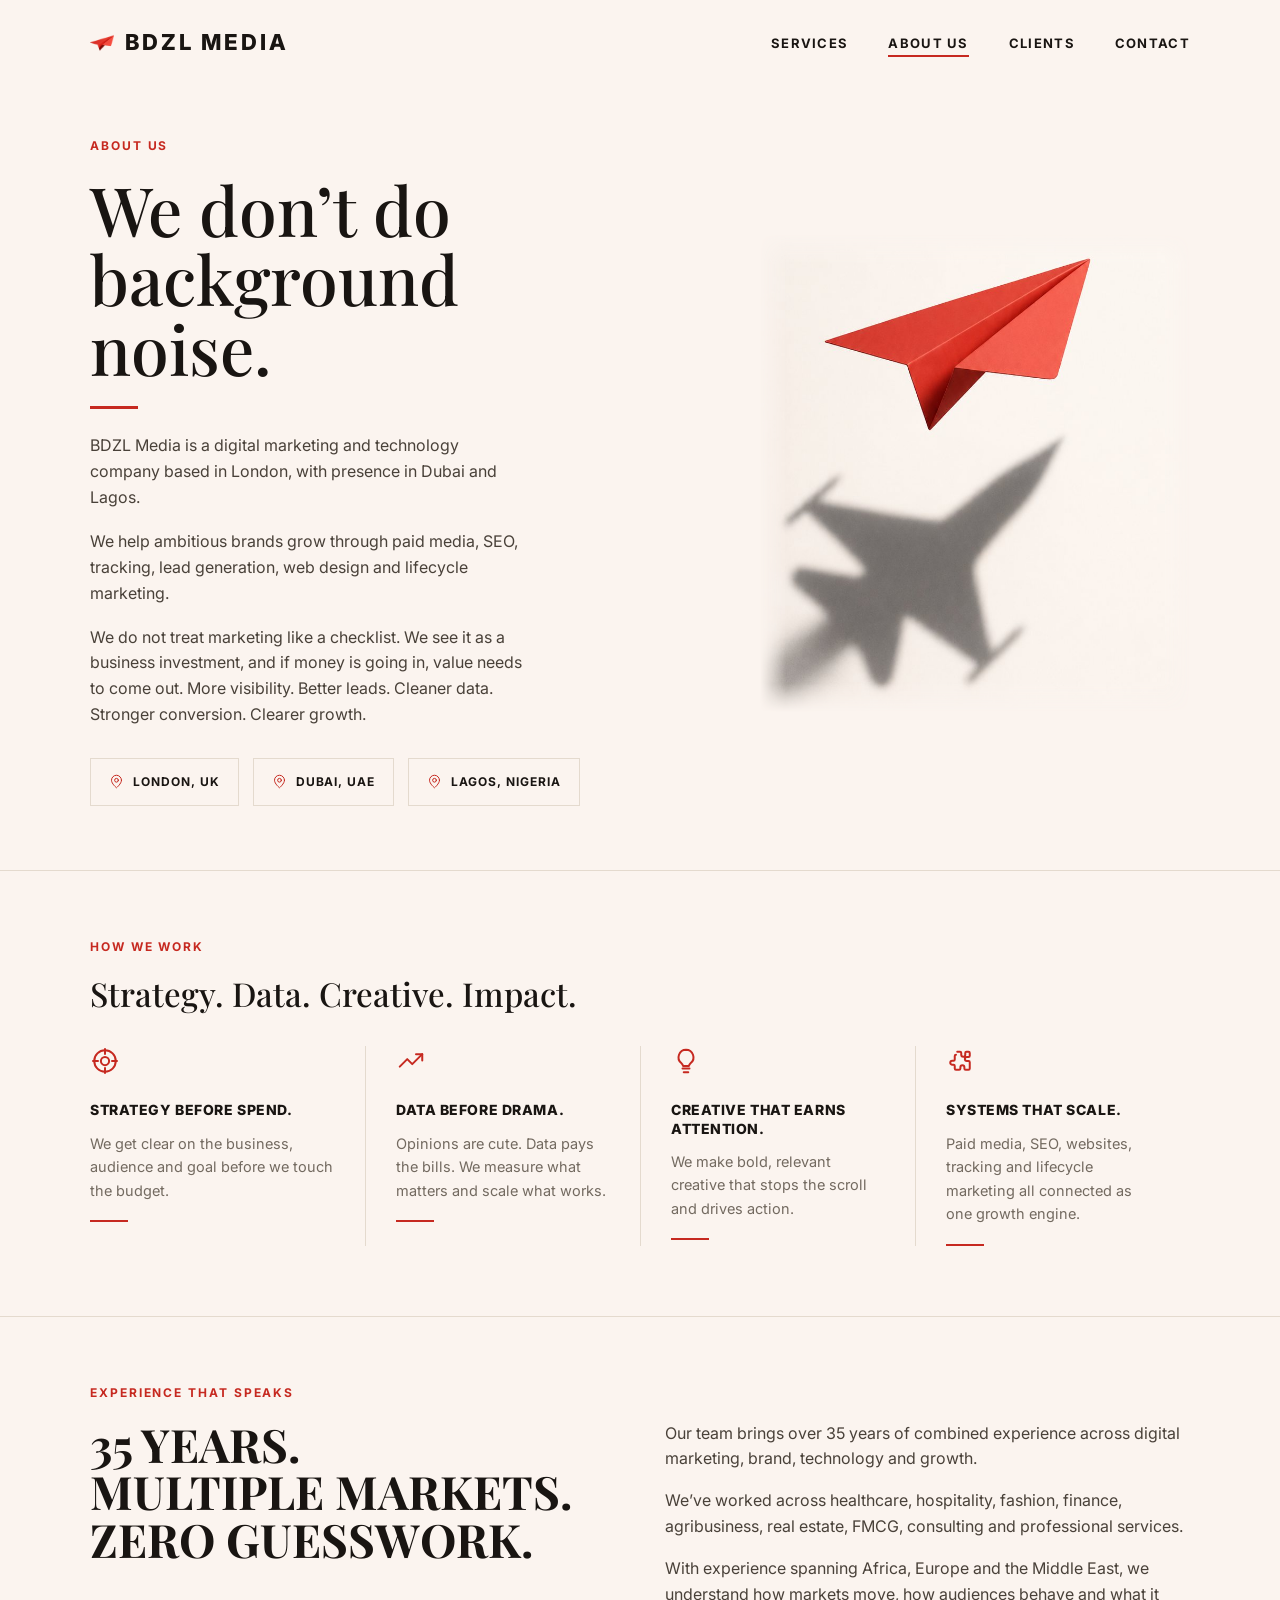
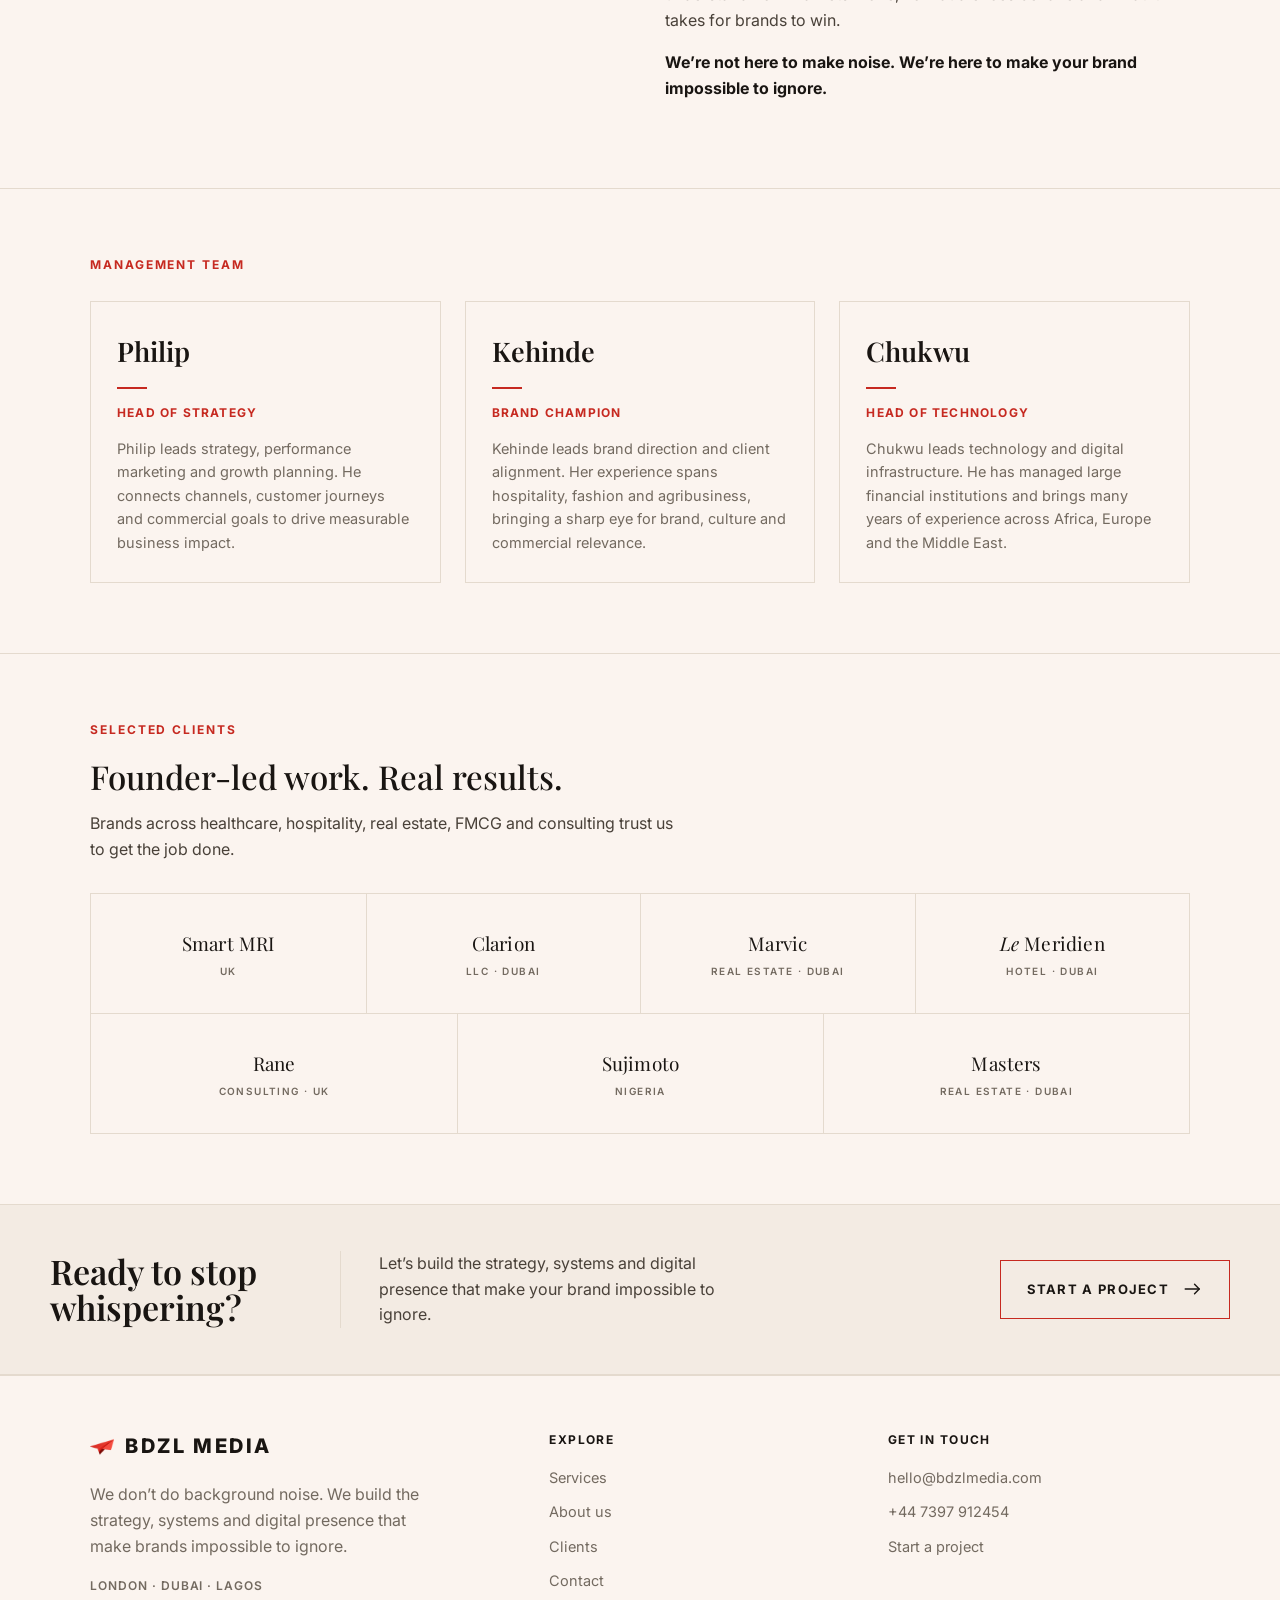
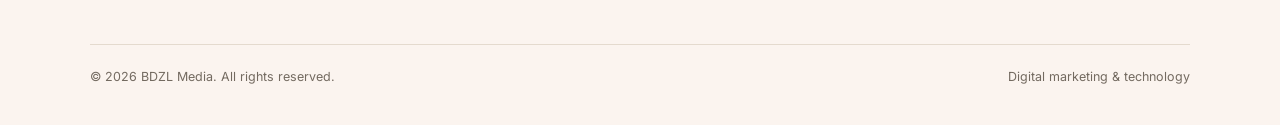
==== about.html @ 6a64bf54 "Add files via upload" ====
<!doctype html>
<html lang="en">
<head>
<meta charset="utf-8">
<meta name="viewport" content="width=device-width, initial-scale=1">
<title>About | BDZL Media</title>
<meta name="description" content="A digital marketing and technology company in London, Dubai and Lagos. Strategy. Data. Creative. Impact.">
<link rel="icon" type="image/png" href="[data-uri]">
<link rel="preconnect" href="https://fonts.googleapis.com">
<link rel="preconnect" href="https://fonts.gstatic.com" crossorigin>
<link href="https://fonts.googleapis.com/css2?family=Inter:wght@400;500;600;700;800&family=Playfair+Display:ital,wght@0,400;0,500;0,600;0,700;1,400;1,500;1,600&display=swap" rel="stylesheet">
<style>
:root{
  --cream:#FBF4EF; --cream-2:#F3EBE3; --line:#E4DACE; --line-2:#EDE3D8;
  --ink:#191512; --body:#494139; --muted:#736a60;
  --red:#C62920; --red-dk:#A41E16;
  --maxw:1180px; --pad:40px;
}
*{box-sizing:border-box}
html{-webkit-text-size-adjust:100%}
body{margin:0;background:var(--cream);color:var(--body);
  font-family:Inter,-apple-system,BlinkMacSystemFont,"Segoe UI",Helvetica,Arial,sans-serif;
  font-size:16px;line-height:1.62;-webkit-font-smoothing:antialiased;text-rendering:optimizeLegibility}
img{max-width:100%;display:block}
a{color:inherit}
h1,h2,h3,h4{margin:0}
.serif{font-family:"Playfair Display",Georgia,"Times New Roman",serif;font-weight:500}
.container{max-width:var(--maxw);margin:0 auto;padding:0 var(--pad)}
.eyebrow{font-weight:700;font-size:12px;line-height:1;letter-spacing:.16em;text-transform:uppercase;color:var(--red);margin:0 0 22px}
.rule{width:48px;height:3px;background:var(--red);border:0;margin:24px 0}
.visually-hidden{position:absolute!important;width:1px;height:1px;padding:0;margin:-1px;overflow:hidden;clip:rect(0 0 0 0);white-space:nowrap;border:0}

/* nav */
header.site{position:sticky;top:0;z-index:60;background:var(--cream)}
.nav-inner{display:flex;align-items:center;justify-content:space-between;height:86px}
.brand{font-weight:800;font-size:22px;letter-spacing:.13em;color:var(--ink);text-decoration:none;display:inline-flex;align-items:center;gap:11px}
.brand img{width:24px;height:24px}
.nav-links{display:flex;align-items:center;gap:40px;list-style:none;margin:0;padding:0}
.nav-links a{font-weight:700;font-size:13px;letter-spacing:.1em;text-transform:uppercase;color:var(--ink);text-decoration:none;padding-bottom:4px;border-bottom:2px solid transparent;transition:color .15s,border-color .15s}
.nav-links a:hover{color:var(--red)}
.nav-links a.active{border-bottom-color:var(--red)}
.nav-toggle{display:none;background:none;border:0;cursor:pointer;width:42px;height:42px;padding:9px;color:var(--ink)}
.nav-toggle span{display:block;height:2px;background:currentColor;margin:5px 0;transition:transform .25s,opacity .25s}
header.site.nav-open .nav-toggle span:nth-child(1){transform:translateY(7px) rotate(45deg)}
header.site.nav-open .nav-toggle span:nth-child(2){opacity:0}
header.site.nav-open .nav-toggle span:nth-child(3){transform:translateY(-7px) rotate(-45deg)}

/* generic hero (services / about / contact) */
.hero{padding:54px 0 64px}
.hero-grid{display:grid;grid-template-columns:1.04fr .96fr;gap:32px;align-items:center}
.page-title{font-size:clamp(40px,6.2vw,68px);line-height:1.02;color:var(--ink);margin:.05em 0 0}
.page-title em{font-style:italic}
.hero-text p{max-width:44ch}
.hero-text p+p{margin-top:18px}
.plane-art{
  -webkit-mask-image:linear-gradient(to right,transparent 0,#000 6%,#000 94%,transparent 100%),linear-gradient(to bottom,transparent 0,#000 6%,#000 94%,transparent 100%);
  mask-image:linear-gradient(to right,transparent 0,#000 6%,#000 94%,transparent 100%),linear-gradient(to bottom,transparent 0,#000 6%,#000 94%,transparent 100%);
  -webkit-mask-composite:source-in;mask-composite:intersect}
.hero-art{justify-self:end;width:100%;max-width:430px}

/* homepage hero */
.home-hero{padding:34px 0 76px}
.home-title{font-weight:600;text-transform:uppercase;font-size:clamp(38px,8.4vw,92px);line-height:1.0;letter-spacing:-.005em;color:var(--ink);margin:22px 0 0;max-width:13ch}
.home-sub{font-size:clamp(16px,2.3vw,22px);color:var(--muted);margin:24px 0 0;max-width:40ch}
.home-art{display:block;margin:44px auto 0;width:100%;max-width:540px}

/* section helpers */
.sec{padding:70px 0}
.sec-top{border-top:1px solid var(--line)}
.lede{color:var(--body);max-width:60ch}
.section-head{font-size:clamp(26px,3.4vw,33px);line-height:1.12;color:var(--ink);margin:0 0 14px}

/* services accordion */
.acc{margin-top:30px;border-top:1px solid var(--line)}
.acc-item{border-bottom:1px solid var(--line)}
.acc-head{width:100%;display:flex;align-items:center;gap:20px;background:none;border:0;cursor:pointer;
  padding:26px 6px;text-align:left;color:var(--ink);font-family:inherit;
  font-weight:800;font-size:15px;letter-spacing:.05em;text-transform:uppercase;line-height:1.25}
.acc-head:hover{color:var(--red)}
.acc-head:hover .ico{color:var(--red)}
.acc-head .ico{color:var(--red);flex:0 0 auto;width:26px;height:26px}
.acc-head .name{flex:1 1 auto}
.acc-head .plus{position:relative;flex:0 0 auto;width:18px;height:18px;margin-left:8px}
.acc-head .plus::before,.acc-head .plus::after{content:"";position:absolute;left:50%;top:50%;background:var(--red);transform:translate(-50%,-50%)}
.acc-head .plus::before{width:15px;height:2px}
.acc-head .plus::after{width:2px;height:15px;transition:transform .3s ease,opacity .3s ease}
.acc-item.open .plus::after{transform:translate(-50%,-50%) scaleY(0);opacity:0}
.acc-panel{display:grid;grid-template-rows:0fr;transition:grid-template-rows .36s ease}
.acc-item.open .acc-panel{grid-template-rows:1fr}
.acc-panel-inner{overflow:hidden}
.acc-body{padding:2px 6px 30px 46px}
.acc-body .desc{max-width:62ch;margin:0 0 18px}
.acc-body ul{list-style:none;margin:0;padding:0;display:grid;grid-template-columns:repeat(2,minmax(0,1fr));gap:6px 32px}
.acc-body li{position:relative;padding-left:18px;font-size:15px;color:var(--body)}
.acc-body li::before{content:"";position:absolute;left:0;top:.62em;width:6px;height:6px;background:var(--red);border-radius:50%}

/* why choose */
.why{display:grid;grid-template-columns:repeat(5,1fr);gap:30px;text-align:center}
.why .ico{color:var(--red);width:34px;height:34px;margin:0 auto 16px}
.why h3{font-weight:800;font-size:13px;letter-spacing:.05em;text-transform:uppercase;color:var(--ink);margin:0 0 9px}
.why p{font-size:14px;color:var(--muted);margin:0;line-height:1.5}
.center{text-align:center}

/* how we work (about) */
.how{display:grid;grid-template-columns:repeat(4,1fr);margin-top:34px}
.how .col{padding:0 30px;border-left:1px solid var(--line)}
.how .col:first-child{border-left:0;padding-left:0}
.how .ico{color:var(--red);width:30px;height:30px;margin-bottom:18px}
.how h3{font-weight:800;font-size:14px;letter-spacing:.04em;text-transform:uppercase;color:var(--ink);margin:0 0 12px;line-height:1.3}
.how p{font-size:14.5px;color:var(--muted);margin:0}
.how .rule{margin:18px 0 0;width:38px;height:2px}

/* location pills */
.pills{display:flex;gap:14px;flex-wrap:wrap;margin-top:30px}
.pill{display:inline-flex;align-items:center;gap:9px;border:1px solid var(--line);padding:13px 18px;font-weight:700;font-size:12px;letter-spacing:.08em;text-transform:uppercase;color:var(--ink)}
.pill .ico{color:var(--red);width:15px;height:15px}

/* experience block */
.exp{display:grid;grid-template-columns:1fr 1fr;gap:50px;align-items:start}
.exp h2{font-weight:700;text-transform:uppercase;font-size:clamp(30px,4.2vw,46px);line-height:1.04;color:var(--ink);margin:0}
.exp .col-r p{margin:0 0 16px;max-width:54ch}
.exp .emph{font-weight:700;color:var(--ink)}

/* team */
.team{display:grid;grid-template-columns:repeat(3,1fr);gap:24px;margin-top:30px}
.team .card{border:1px solid var(--line);padding:28px 26px}
.team h3{font-family:"Playfair Display",Georgia,serif;font-weight:600;font-size:27px;color:var(--ink)}
.team .nm-rule{width:30px;height:2px;background:var(--red);border:0;margin:14px 0}
.team .role{font-weight:700;font-size:12px;letter-spacing:.1em;text-transform:uppercase;color:var(--red);margin:0 0 14px}
.team p{font-size:14.5px;color:var(--muted);margin:0}

/* clients grid */
.clients{margin-top:30px;border:1px solid var(--line);border-top:0}
.clients-row{display:grid}
.clients-row.r1{grid-template-columns:repeat(4,1fr)}
.clients-row.r2{grid-template-columns:repeat(3,1fr)}
.client{padding:34px 14px;text-align:center;border-top:1px solid var(--line);border-left:1px solid var(--line);
  display:flex;flex-direction:column;align-items:center;justify-content:center;gap:5px;min-height:118px}
.client:first-child{border-left:0}
.client .nm{font-family:"Playfair Display",Georgia,serif;font-size:19px;color:var(--ink);letter-spacing:.01em}
.client .nm em{font-style:italic}
.client .sub{font-weight:600;font-size:10px;letter-spacing:.14em;text-transform:uppercase;color:var(--muted);line-height:1.5}

/* buttons */
.btn{display:inline-flex;align-items:center;gap:14px;background:var(--red);color:#fff;text-decoration:none;
  font-weight:700;font-size:13px;letter-spacing:.1em;text-transform:uppercase;padding:18px 26px;border:0;cursor:pointer;
  font-family:inherit;transition:background .15s}
.btn:hover{background:var(--red-dk)}
.btn .ar{width:20px;height:14px;flex:0 0 auto}
.btn[disabled]{opacity:.6;cursor:default}
.btn-outline{background:transparent;color:var(--ink);border:1px solid var(--red)}
.btn-outline:hover{background:var(--red);color:#fff}

/* cta band */
.cta{border-top:1px solid var(--line);border-bottom:1px solid var(--line);background:var(--cream-2)}
.cta-inner{display:grid;grid-template-columns:auto 1px 1fr auto;gap:38px;align-items:center;padding:46px 0}
.cta h2{font-family:"Playfair Display",Georgia,serif;font-weight:600;font-size:clamp(26px,3.3vw,34px);line-height:1.08;color:var(--ink);max-width:12ch}
.cta h2 em{font-style:italic}
.cta .vline{width:1px;background:var(--line);align-self:stretch}
.cta p{margin:0;max-width:36ch;color:var(--body)}

/* contact */
.contact-main{display:grid;grid-template-columns:.84fr 1.16fr;gap:56px;align-items:start}
.info-list{margin-top:8px}
.info-item{display:flex;gap:16px;margin-top:24px}
.info-item .ico{color:var(--red);width:24px;height:24px;flex:0 0 auto;margin-top:2px}
.info-item h4{font-weight:700;font-size:15px;color:var(--ink);margin:0 0 3px}
.info-item p{margin:0;color:var(--body)}
.info-note{margin-top:30px;color:var(--muted);max-width:32ch}
.form-box{border:1px solid var(--line);padding:36px}
.field{margin-bottom:22px}
.row2{display:grid;grid-template-columns:1fr 1fr;gap:24px}
.field label{display:block;font-weight:700;font-size:11px;letter-spacing:.12em;text-transform:uppercase;color:var(--muted);margin:0 0 10px}
.field input,.field select,.field textarea{width:100%;background:transparent;border:1px solid var(--line);
  padding:14px 14px;font-family:inherit;font-size:15px;color:var(--ink);border-radius:0;appearance:none}
.field textarea{min-height:150px;resize:vertical}
.field .select-wrap{position:relative}
.field .select-wrap .chev{position:absolute;right:14px;top:50%;transform:translateY(-50%);width:16px;height:16px;color:var(--muted);pointer-events:none}
.field select{padding-right:40px;color:var(--ink)}
.field select.placeholder{color:var(--muted)}
.field input:focus,.field select:focus,.field textarea:focus{outline:none;border-color:var(--red)}
.form-status{margin:0 0 18px;font-size:14.5px;display:none}
.form-status.show{display:block}
.form-status.ok{color:#1d6b3a}
.form-status.err{color:var(--red)}

/* site footer */
.site-footer{border-top:1px solid var(--line);padding:54px 0 38px}
.foot-grid{display:grid;grid-template-columns:1.4fr 1fr 1fr;gap:36px}
.foot-brand .brand{font-size:20px;color:var(--ink)}
.foot-brand p{margin:16px 0 0;color:var(--muted);max-width:34ch}
.foot-locs{margin-top:16px;font-weight:600;font-size:12px;letter-spacing:.08em;text-transform:uppercase;color:var(--muted)}
.foot-col h5{font-weight:700;font-size:12px;letter-spacing:.12em;text-transform:uppercase;color:var(--ink);margin:0 0 16px}
.foot-col a{display:block;text-decoration:none;color:var(--muted);margin-bottom:11px;font-size:14.5px}
.foot-col a:hover{color:var(--red)}
.foot-bottom{display:flex;justify-content:space-between;align-items:center;gap:16px;flex-wrap:wrap;
  border-top:1px solid var(--line);margin-top:40px;padding-top:22px;font-size:12.5px;color:var(--muted)}

/* focus + motion */
a:focus-visible,button:focus-visible,input:focus-visible,select:focus-visible,textarea:focus-visible{outline:2px solid var(--red);outline-offset:2px}
@media (prefers-reduced-motion:reduce){*{transition:none!important;animation:none!important;scroll-behavior:auto!important}}

/* responsive */
@media (max-width:960px){
  .why{grid-template-columns:repeat(3,1fr);gap:34px 24px}
  .how{grid-template-columns:repeat(2,1fr);gap:34px 0}
  .how .col{border-left:0;padding:0}
  .exp{grid-template-columns:1fr;gap:24px}
  .team{grid-template-columns:1fr}
  .contact-main{grid-template-columns:1fr;gap:36px}
}
@media (max-width:820px){
  :root{--pad:24px}
  .nav-links{position:absolute;top:86px;left:0;right:0;background:var(--cream);border-top:1px solid var(--line);
    border-bottom:1px solid var(--line);flex-direction:column;align-items:flex-start;gap:0;padding:8px 24px;
    display:none}
  header.site.nav-open .nav-links{display:flex}
  .nav-links a{display:block;width:100%;padding:16px 0;border-bottom:1px solid var(--line-2)}
  .nav-links a:last-child{border-bottom:0}
  .nav-links a.active{border-bottom-color:var(--line-2);color:var(--red)}
  .nav-toggle{display:block}
  .hero-grid{grid-template-columns:1fr;gap:8px}
  .hero-art{justify-self:center;max-width:340px;order:-1;margin-bottom:8px}
  .cta-inner{grid-template-columns:1fr;gap:22px;padding:40px 0}
  .cta .vline{display:none}
  .cta h2{max-width:none}
  .foot-grid{grid-template-columns:1fr;gap:30px}
}
@media (max-width:620px){
  .why{grid-template-columns:repeat(2,1fr)}
  .acc-body ul{grid-template-columns:1fr}
  .row2{grid-template-columns:1fr;gap:0}
  .clients-row.r1{grid-template-columns:repeat(2,1fr)}
  .clients-row.r2{grid-template-columns:1fr}
  .client{border-left:0}
  .clients{border-left:0;border-right:0}
}
</style>
</head>
<body>
<header class="site">
<div class="container nav-inner">
<a class="brand" href="index.html"><img src="[data-uri]" alt="">BDZL MEDIA</a>
<button class="nav-toggle" aria-label="Menu" aria-expanded="false" aria-controls="navlinks"><span></span><span></span><span></span></button>
<nav><ul class="nav-links" id="navlinks"><li><a href="services.html">SERVICES</a></li><li><a href="about.html" class="active">ABOUT US</a></li><li><a href="about.html#clients">CLIENTS</a></li><li><a href="contact.html">CONTACT</a></li></ul></nav>
</div>
</header>
<main>
<section class="hero"><div class="container hero-grid"><div class="hero-text"><p class="eyebrow">About us</p><h1 class="page-title serif">We don’t do background noise.</h1><hr class="rule"><p class="lede">BDZL Media is a digital marketing and technology company based in London, with presence in Dubai and Lagos.</p><p class="lede">We help ambitious brands grow through paid media, SEO, tracking, lead generation, web design and lifecycle marketing.</p><p class="lede">We do not treat marketing like a checklist. We see it as a business investment, and if money is going in, value needs to come out. More visibility. Better leads. Cleaner data. Stronger conversion. Clearer growth.</p><div class="pills"><span class="pill"><span class="ico"><svg class="ico" viewBox="0 0 24 24" fill="none" stroke="currentColor" stroke-width="1.6" stroke-linecap="round" stroke-linejoin="round" aria-hidden="true"><path d="M20 10c0 5.6-8 12-8 12s-8-6.4-8-12a8 8 0 0 1 16 0Z"/><circle cx="12" cy="10" r="3"/></svg></span>London, UK</span><span class="pill"><span class="ico"><svg class="ico" viewBox="0 0 24 24" fill="none" stroke="currentColor" stroke-width="1.6" stroke-linecap="round" stroke-linejoin="round" aria-hidden="true"><path d="M20 10c0 5.6-8 12-8 12s-8-6.4-8-12a8 8 0 0 1 16 0Z"/><circle cx="12" cy="10" r="3"/></svg></span>Dubai, UAE</span><span class="pill"><span class="ico"><svg class="ico" viewBox="0 0 24 24" fill="none" stroke="currentColor" stroke-width="1.6" stroke-linecap="round" stroke-linejoin="round" aria-hidden="true"><path d="M20 10c0 5.6-8 12-8 12s-8-6.4-8-12a8 8 0 0 1 16 0Z"/><circle cx="12" cy="10" r="3"/></svg></span>Lagos, Nigeria</span></div></div><img class="hero-art plane-art" src="[data-uri]" alt="A red paper plane casting the shadow of a fighter jet."></div></section>
<section class="sec sec-top"><div class="container"><p class="eyebrow">How we work</p><h2 class="section-head serif">Strategy. Data. Creative. Impact.</h2><div class="how"><div class="col"><span class="ico"><svg class="ico" viewBox="0 0 24 24" fill="none" stroke="currentColor" stroke-width="1.6" stroke-linecap="round" stroke-linejoin="round" aria-hidden="true"><circle cx="12" cy="12" r="8.6"/><path d="M12 2.4v4M12 17.6v4M2.4 12h4M17.6 12h4"/><circle cx="12" cy="12" r="3.3"/></svg></span><h3>Strategy before spend.</h3><p>We get clear on the business, audience and goal before we touch the budget.</p><hr class="rule"></div><div class="col"><span class="ico"><svg class="ico" viewBox="0 0 24 24" fill="none" stroke="currentColor" stroke-width="1.6" stroke-linecap="round" stroke-linejoin="round" aria-hidden="true"><path d="m3 16.5 6-6 4 4 8-8"/><path d="M16 6.5h5v5"/></svg></span><h3>Data before drama.</h3><p>Opinions are cute. Data pays the bills. We measure what matters and scale what works.</p><hr class="rule"></div><div class="col"><span class="ico"><svg class="ico" viewBox="0 0 24 24" fill="none" stroke="currentColor" stroke-width="1.6" stroke-linecap="round" stroke-linejoin="round" aria-hidden="true"><path d="M9.2 18h5.6"/><path d="M10.2 21h3.6"/><path d="M12 3a6 6 0 0 0-3.8 10.6c.8.7 1.3 1.5 1.5 2.4h4.6c.2-.9.7-1.7 1.5-2.4A6 6 0 0 0 12 3Z"/></svg></span><h3>Creative that earns attention.</h3><p>We make bold, relevant creative that stops the scroll and drives action.</p><hr class="rule"></div><div class="col"><span class="ico"><svg class="ico" viewBox="0 0 24 24" fill="none" stroke="currentColor" stroke-width="1.6" stroke-linecap="round" stroke-linejoin="round" aria-hidden="true"><path d="M9 4.5h2.2a1 1 0 0 1 1 1V7a1.6 1.6 0 1 0 3.2 0V5.5a1 1 0 0 1 1-1H18a1 1 0 0 1 1 1v2.3a1 1 0 0 1-1 1h-1.3a1.6 1.6 0 1 0 0 3.2H18a1 1 0 0 1 1 1V18a1 1 0 0 1-1 1h-2.3a1 1 0 0 1-1-1v-1.1a1.6 1.6 0 1 0-3.2 0V18a1 1 0 0 1-1 1H8a1 1 0 0 1-1-1v-2.1a1 1 0 0 0-1-1H5a1.6 1.6 0 1 1 0-3.2h1a1 1 0 0 0 1-1V8a1 1 0 0 1 1-1h0"/></svg></span><h3>Systems that scale.</h3><p>Paid media, SEO, websites, tracking and lifecycle marketing all connected as one growth engine.</p><hr class="rule"></div></div></div></section>
<section class="sec sec-top"><div class="container"><p class="eyebrow">Experience that speaks</p><div class="exp"><h2 class="serif">35 years.<br>Multiple markets.<br>Zero guesswork.</h2><div class="col-r"><p>Our team brings over 35 years of combined experience across digital marketing, brand, technology and growth.</p><p>We’ve worked across healthcare, hospitality, fashion, finance, agribusiness, real estate, FMCG, consulting and professional services.</p><p>With experience spanning Africa, Europe and the Middle East, we understand how markets move, how audiences behave and what it takes for brands to win.</p><p class="emph">We’re not here to make noise. We’re here to make your brand impossible to ignore.</p></div></div></div></section>
<section class="sec sec-top"><div class="container"><p class="eyebrow">Management team</p><div class="team"><div class="card"><h3 class="serif">Philip</h3><hr class="nm-rule"><p class="role">Head of strategy</p><p>Philip leads strategy, performance marketing and growth planning. He connects channels, customer journeys and commercial goals to drive measurable business impact.</p></div><div class="card"><h3 class="serif">Kehinde</h3><hr class="nm-rule"><p class="role">Brand champion</p><p>Kehinde leads brand direction and client alignment. Her experience spans hospitality, fashion and agribusiness, bringing a sharp eye for brand, culture and commercial relevance.</p></div><div class="card"><h3 class="serif">Chukwu</h3><hr class="nm-rule"><p class="role">Head of technology</p><p>Chukwu leads technology and digital infrastructure. He has managed large financial institutions and brings many years of experience across Africa, Europe and the Middle East.</p></div></div></div></section>
<section class="sec sec-top" id="clients"><div class="container"><p class="eyebrow">Selected clients</p><h2 class="section-head serif">Founder-led work. Real results.</h2><p class="lede">Brands across healthcare, hospitality, real estate, FMCG and consulting trust us to get the job done.</p><div class="clients"><div class="clients-row r1"><div class="client"><span class="nm">Smart MRI</span><span class="sub">UK</span></div><div class="client"><span class="nm">Clarion</span><span class="sub">LLC · Dubai</span></div><div class="client"><span class="nm">Marvic</span><span class="sub">Real Estate · Dubai</span></div><div class="client"><span class="nm"><em>Le</em> Meridien</span><span class="sub">Hotel · Dubai</span></div></div><div class="clients-row r2"><div class="client"><span class="nm">Rane</span><span class="sub">Consulting · UK</span></div><div class="client"><span class="nm">Sujimoto</span><span class="sub">Nigeria</span></div><div class="client"><span class="nm">Masters</span><span class="sub">Real Estate · Dubai</span></div></div></div></div></section>
<section class="cta"><div class="container cta-inner"><h2 class="serif">Ready to stop whispering?</h2><div class="vline"></div><p>Let’s build the strategy, systems and digital presence that make your brand impossible to ignore.</p><a class="btn btn-outline" href="contact.html"><span>Start a project</span><svg class="ar" viewBox="0 0 24 18" fill="none" stroke="currentColor" stroke-width="1.8" stroke-linecap="round" stroke-linejoin="round"><path d="M2 9h18"/><path d="m14 3 6 6-6 6"/></svg></a></div></section>
</main>
<footer class="site-footer"><div class="container"><div class="foot-grid"><div class="foot-brand"><a class="brand" href="index.html"><img src="[data-uri]" alt="">BDZL MEDIA</a><p>We don’t do background noise. We build the strategy, systems and digital presence that make brands impossible to ignore.</p><div class="foot-locs">London · Dubai · Lagos</div></div><div class="foot-col"><h5>Explore</h5><a href="services.html">Services</a><a href="about.html">About us</a><a href="about.html#clients">Clients</a><a href="contact.html">Contact</a></div><div class="foot-col"><h5>Get in touch</h5><a href="mailto:hello@bdzlmedia.com">hello@bdzlmedia.com</a><a href="tel:+447397912454">+44 7397 912454</a><a href="contact.html">Start a project</a></div></div><div class="foot-bottom"><span>© 2026 BDZL Media. All rights reserved.</span><span>Digital marketing &amp; technology</span></div></div></footer>
<script>var tg=document.querySelector(".nav-toggle");if(tg){tg.addEventListener("click",function(){var h=document.querySelector("header.site");var o=h.classList.toggle("nav-open");tg.setAttribute("aria-expanded",o?"true":"false");});}</script>
</body>
</html>
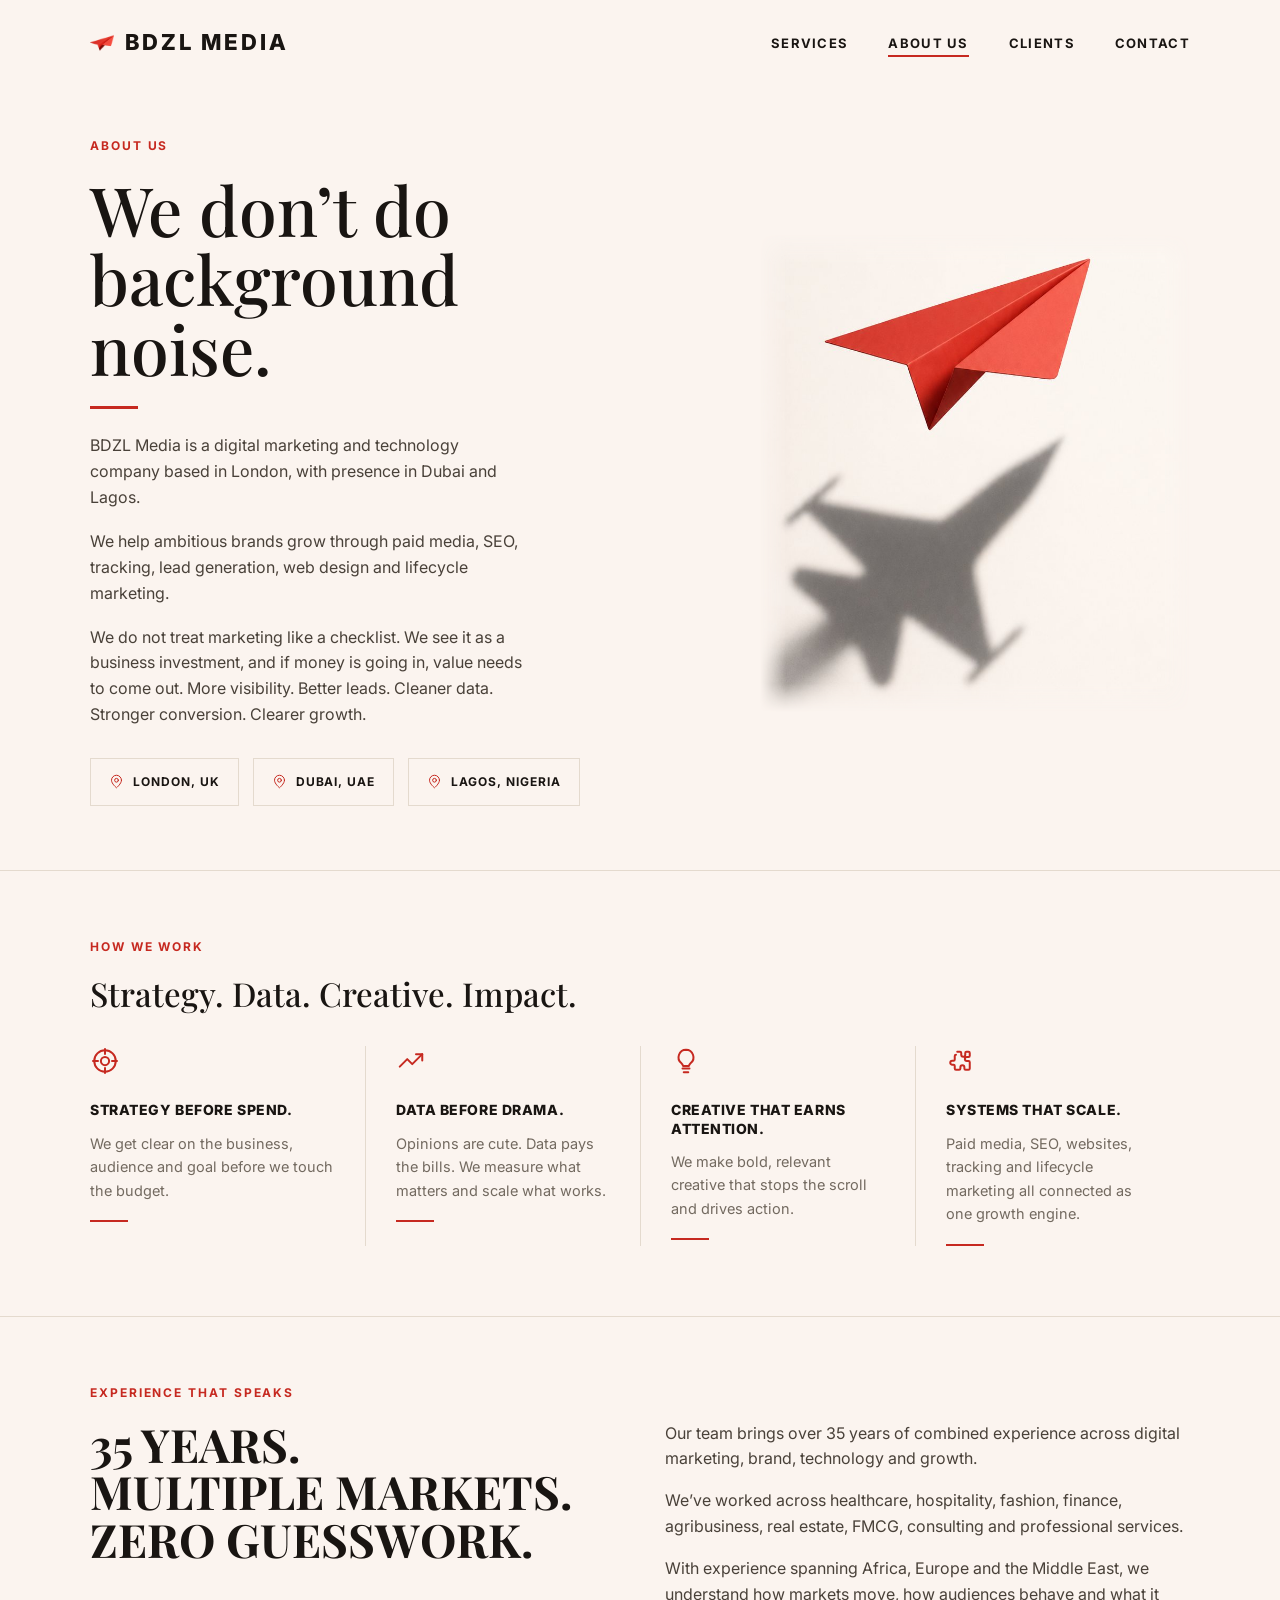
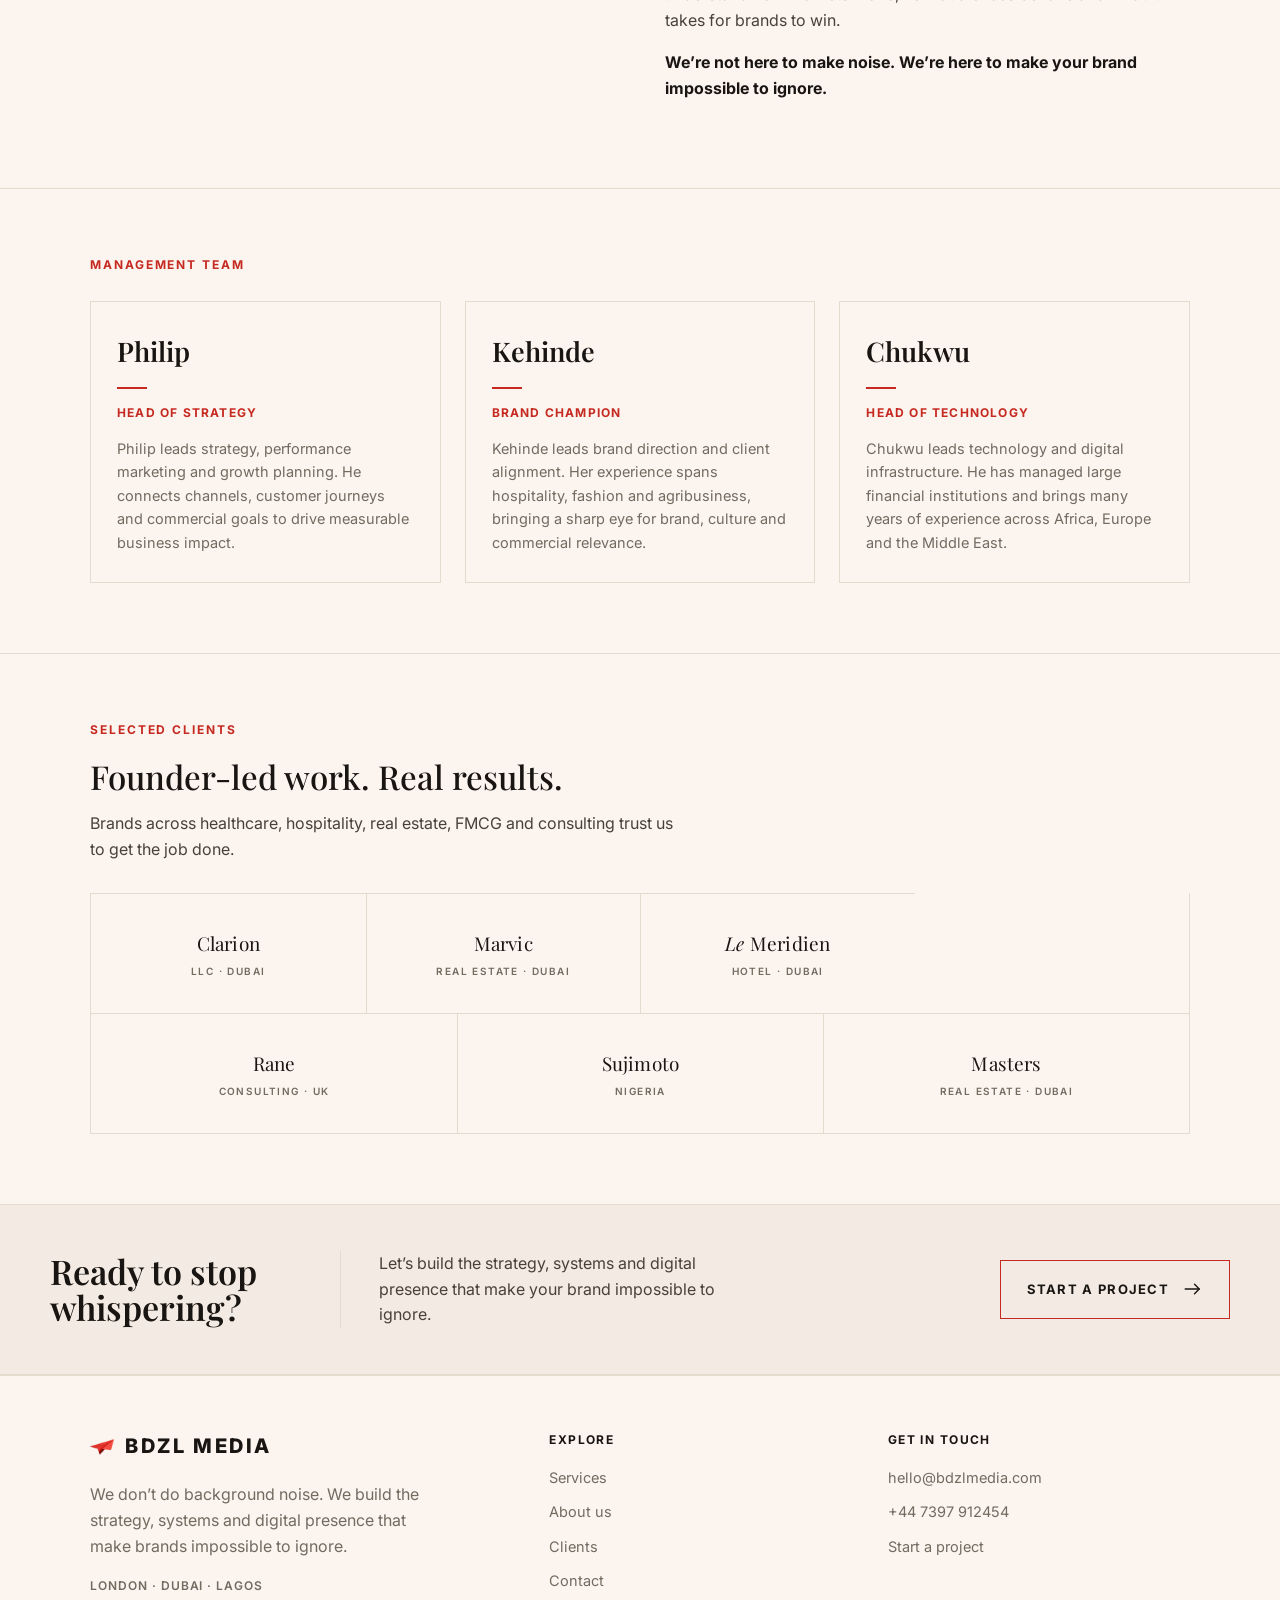
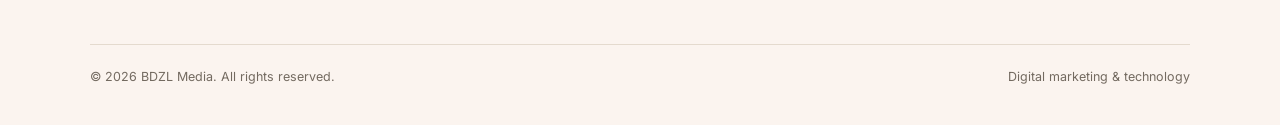
==== commit 7824d132: "Add files via upload" ====
--- a/about.html
+++ b/about.html
@@ -250,7 +250,7 @@
 <section class="sec sec-top"><div class="container"><p class="eyebrow">How we work</p><h2 class="section-head serif">Strategy. Data. Creative. Impact.</h2><div class="how"><div class="col"><span class="ico"><svg class="ico" viewBox="0 0 24 24" fill="none" stroke="currentColor" stroke-width="1.6" stroke-linecap="round" stroke-linejoin="round" aria-hidden="true"><circle cx="12" cy="12" r="8.6"/><path d="M12 2.4v4M12 17.6v4M2.4 12h4M17.6 12h4"/><circle cx="12" cy="12" r="3.3"/></svg></span><h3>Strategy before spend.</h3><p>We get clear on the business, audience and goal before we touch the budget.</p><hr class="rule"></div><div class="col"><span class="ico"><svg class="ico" viewBox="0 0 24 24" fill="none" stroke="currentColor" stroke-width="1.6" stroke-linecap="round" stroke-linejoin="round" aria-hidden="true"><path d="m3 16.5 6-6 4 4 8-8"/><path d="M16 6.5h5v5"/></svg></span><h3>Data before drama.</h3><p>Opinions are cute. Data pays the bills. We measure what matters and scale what works.</p><hr class="rule"></div><div class="col"><span class="ico"><svg class="ico" viewBox="0 0 24 24" fill="none" stroke="currentColor" stroke-width="1.6" stroke-linecap="round" stroke-linejoin="round" aria-hidden="true"><path d="M9.2 18h5.6"/><path d="M10.2 21h3.6"/><path d="M12 3a6 6 0 0 0-3.8 10.6c.8.7 1.3 1.5 1.5 2.4h4.6c.2-.9.7-1.7 1.5-2.4A6 6 0 0 0 12 3Z"/></svg></span><h3>Creative that earns attention.</h3><p>We make bold, relevant creative that stops the scroll and drives action.</p><hr class="rule"></div><div class="col"><span class="ico"><svg class="ico" viewBox="0 0 24 24" fill="none" stroke="currentColor" stroke-width="1.6" stroke-linecap="round" stroke-linejoin="round" aria-hidden="true"><path d="M9 4.5h2.2a1 1 0 0 1 1 1V7a1.6 1.6 0 1 0 3.2 0V5.5a1 1 0 0 1 1-1H18a1 1 0 0 1 1 1v2.3a1 1 0 0 1-1 1h-1.3a1.6 1.6 0 1 0 0 3.2H18a1 1 0 0 1 1 1V18a1 1 0 0 1-1 1h-2.3a1 1 0 0 1-1-1v-1.1a1.6 1.6 0 1 0-3.2 0V18a1 1 0 0 1-1 1H8a1 1 0 0 1-1-1v-2.1a1 1 0 0 0-1-1H5a1.6 1.6 0 1 1 0-3.2h1a1 1 0 0 0 1-1V8a1 1 0 0 1 1-1h0"/></svg></span><h3>Systems that scale.</h3><p>Paid media, SEO, websites, tracking and lifecycle marketing all connected as one growth engine.</p><hr class="rule"></div></div></div></section>
 <section class="sec sec-top"><div class="container"><p class="eyebrow">Experience that speaks</p><div class="exp"><h2 class="serif">35 years.<br>Multiple markets.<br>Zero guesswork.</h2><div class="col-r"><p>Our team brings over 35 years of combined experience across digital marketing, brand, technology and growth.</p><p>We’ve worked across healthcare, hospitality, fashion, finance, agribusiness, real estate, FMCG, consulting and professional services.</p><p>With experience spanning Africa, Europe and the Middle East, we understand how markets move, how audiences behave and what it takes for brands to win.</p><p class="emph">We’re not here to make noise. We’re here to make your brand impossible to ignore.</p></div></div></div></section>
 <section class="sec sec-top"><div class="container"><p class="eyebrow">Management team</p><div class="team"><div class="card"><h3 class="serif">Philip</h3><hr class="nm-rule"><p class="role">Head of strategy</p><p>Philip leads strategy, performance marketing and growth planning. He connects channels, customer journeys and commercial goals to drive measurable business impact.</p></div><div class="card"><h3 class="serif">Kehinde</h3><hr class="nm-rule"><p class="role">Brand champion</p><p>Kehinde leads brand direction and client alignment. Her experience spans hospitality, fashion and agribusiness, bringing a sharp eye for brand, culture and commercial relevance.</p></div><div class="card"><h3 class="serif">Chukwu</h3><hr class="nm-rule"><p class="role">Head of technology</p><p>Chukwu leads technology and digital infrastructure. He has managed large financial institutions and brings many years of experience across Africa, Europe and the Middle East.</p></div></div></div></section>
-<section class="sec sec-top" id="clients"><div class="container"><p class="eyebrow">Selected clients</p><h2 class="section-head serif">Founder-led work. Real results.</h2><p class="lede">Brands across healthcare, hospitality, real estate, FMCG and consulting trust us to get the job done.</p><div class="clients"><div class="clients-row r1"><div class="client"><span class="nm">Smart MRI</span><span class="sub">UK</span></div><div class="client"><span class="nm">Clarion</span><span class="sub">LLC · Dubai</span></div><div class="client"><span class="nm">Marvic</span><span class="sub">Real Estate · Dubai</span></div><div class="client"><span class="nm"><em>Le</em> Meridien</span><span class="sub">Hotel · Dubai</span></div></div><div class="clients-row r2"><div class="client"><span class="nm">Rane</span><span class="sub">Consulting · UK</span></div><div class="client"><span class="nm">Sujimoto</span><span class="sub">Nigeria</span></div><div class="client"><span class="nm">Masters</span><span class="sub">Real Estate · Dubai</span></div></div></div></div></section>
+<section class="sec sec-top" id="clients"><div class="container"><p class="eyebrow">Selected clients</p><h2 class="section-head serif">Founder-led work. Real results.</h2><p class="lede">Brands across healthcare, hospitality, real estate, FMCG and consulting trust us to get the job done.</p><div class="clients"><div class="clients-row r1"><div class="client"><span class="nm">Clarion</span><span class="sub">LLC · Dubai</span></div><div class="client"><span class="nm">Marvic</span><span class="sub">Real Estate · Dubai</span></div><div class="client"><span class="nm"><em>Le</em> Meridien</span><span class="sub">Hotel · Dubai</span></div></div><div class="clients-row r2"><div class="client"><span class="nm">Rane</span><span class="sub">Consulting · UK</span></div><div class="client"><span class="nm">Sujimoto</span><span class="sub">Nigeria</span></div><div class="client"><span class="nm">Masters</span><span class="sub">Real Estate · Dubai</span></div></div></div></div></section>
 <section class="cta"><div class="container cta-inner"><h2 class="serif">Ready to stop whispering?</h2><div class="vline"></div><p>Let’s build the strategy, systems and digital presence that make your brand impossible to ignore.</p><a class="btn btn-outline" href="contact.html"><span>Start a project</span><svg class="ar" viewBox="0 0 24 18" fill="none" stroke="currentColor" stroke-width="1.8" stroke-linecap="round" stroke-linejoin="round"><path d="M2 9h18"/><path d="m14 3 6 6-6 6"/></svg></a></div></section>
 </main>
 <footer class="site-footer"><div class="container"><div class="foot-grid"><div class="foot-brand"><a class="brand" href="index.html"><img src="[data-uri]" alt="">BDZL MEDIA</a><p>We don’t do background noise. We build the strategy, systems and digital presence that make brands impossible to ignore.</p><div class="foot-locs">London · Dubai · Lagos</div></div><div class="foot-col"><h5>Explore</h5><a href="services.html">Services</a><a href="about.html">About us</a><a href="about.html#clients">Clients</a><a href="contact.html">Contact</a></div><div class="foot-col"><h5>Get in touch</h5><a href="mailto:hello@bdzlmedia.com">hello@bdzlmedia.com</a><a href="tel:+447397912454">+44 7397 912454</a><a href="contact.html">Start a project</a></div></div><div class="foot-bottom"><span>© 2026 BDZL Media. All rights reserved.</span><span>Digital marketing &amp; technology</span></div></div></footer>
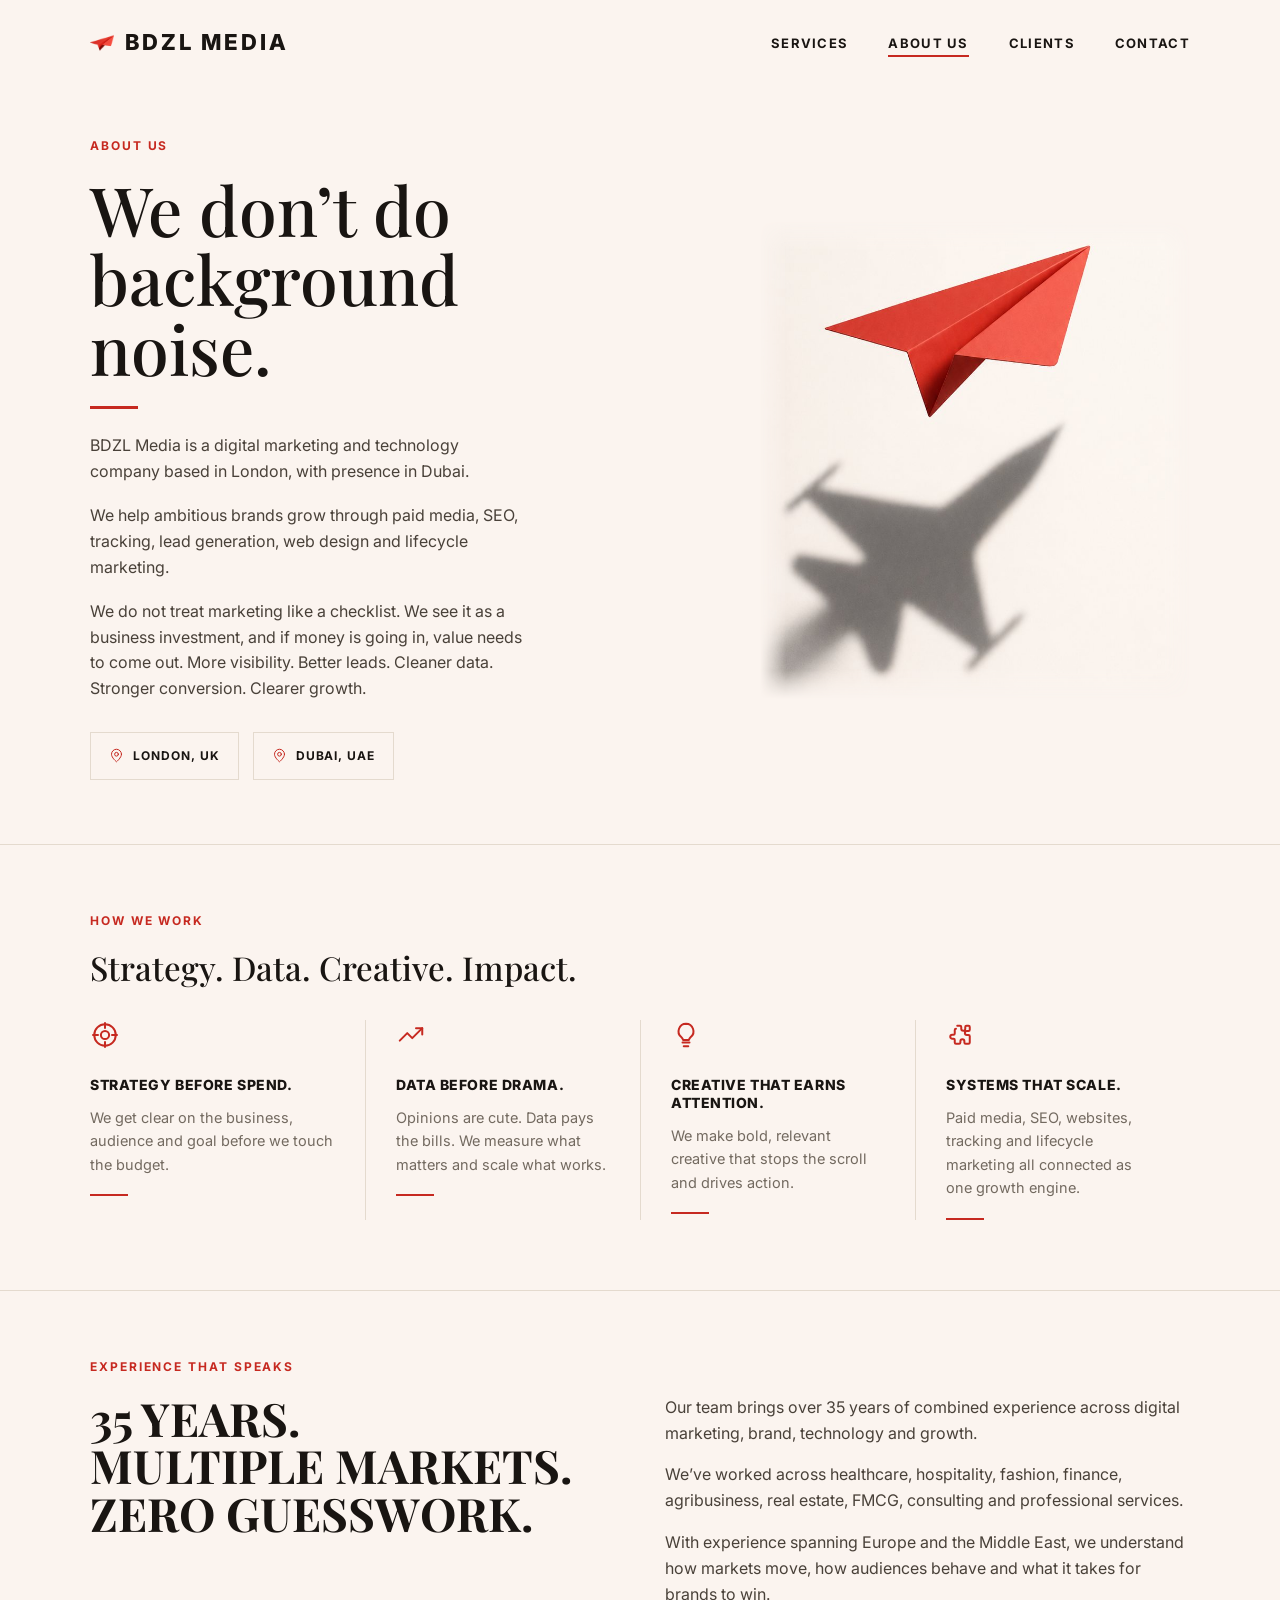
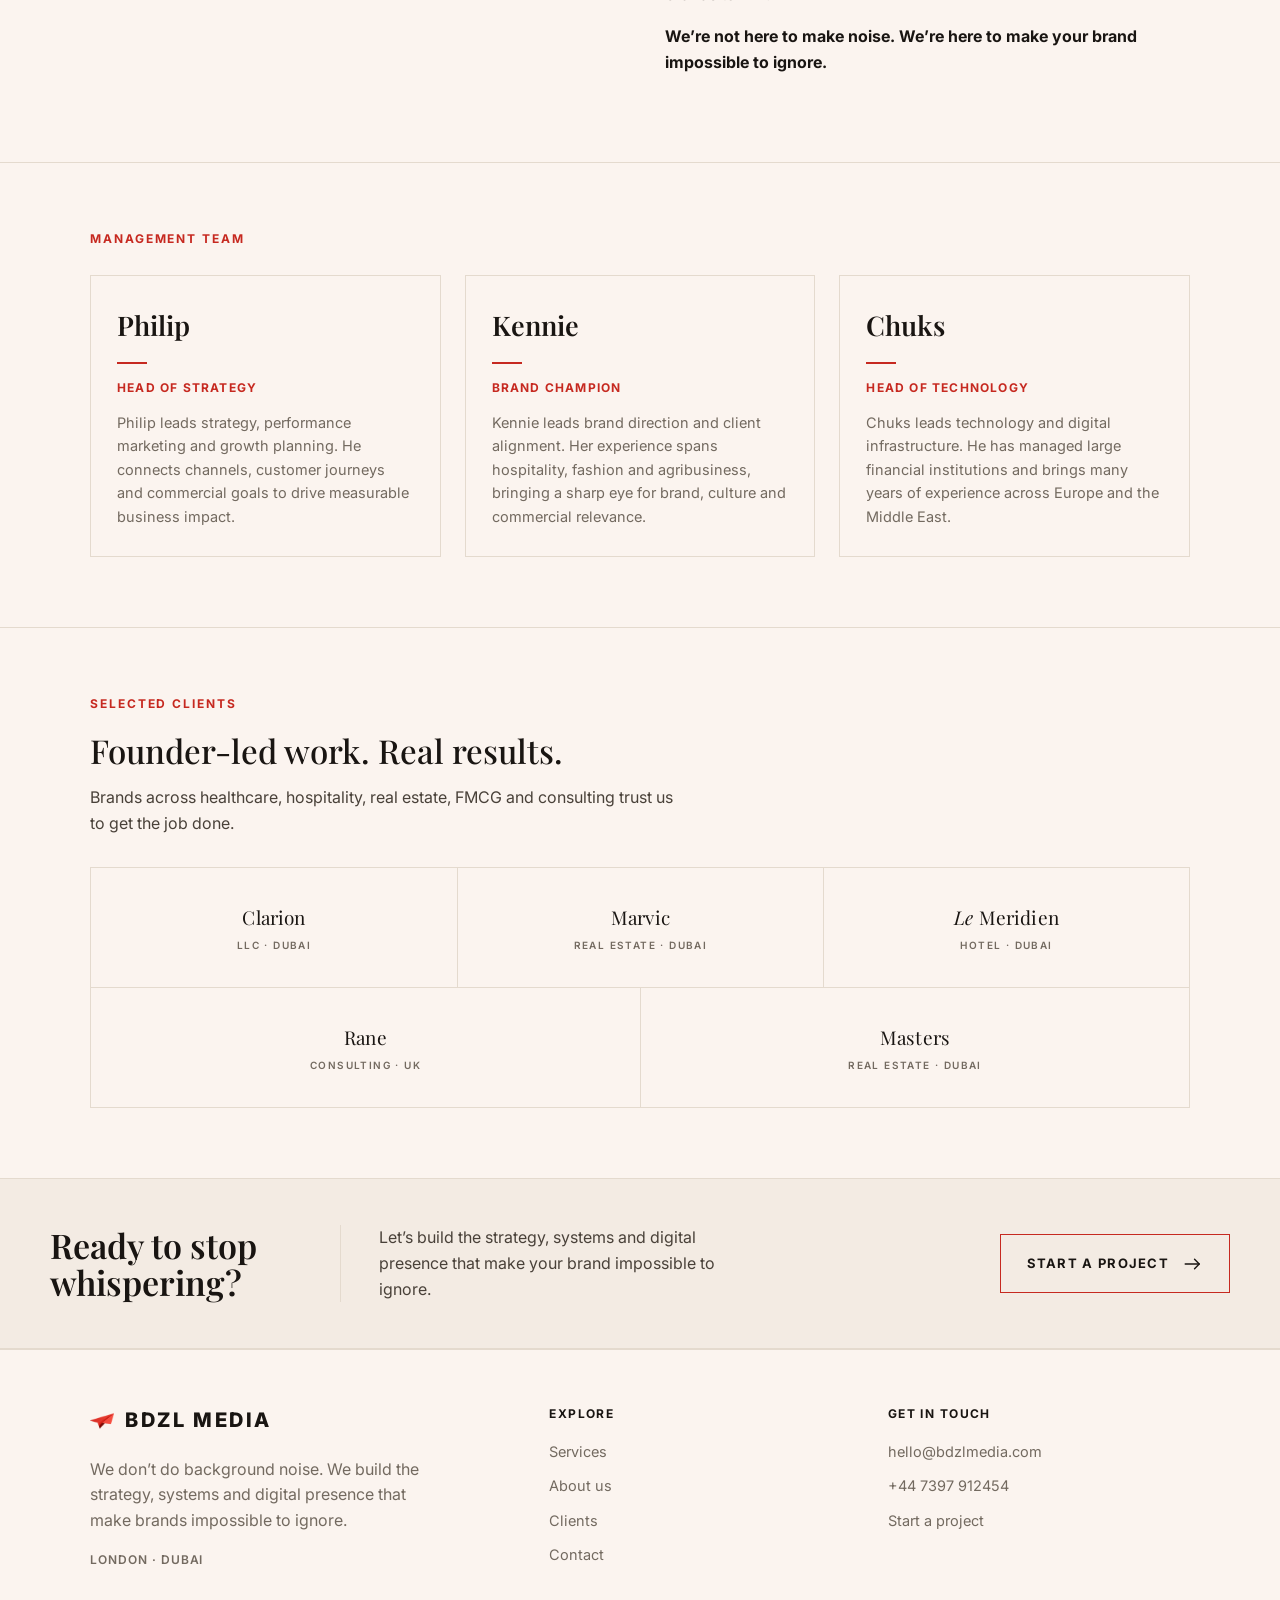
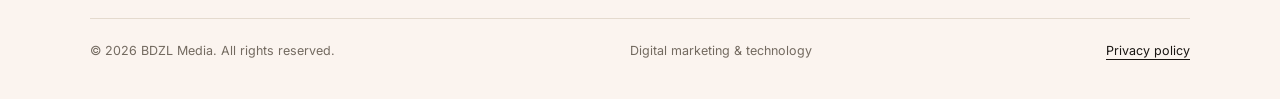
==== commit ed9a6dab: "Add files via upload" ====
--- a/about.html
+++ b/about.html
@@ -4,7 +4,7 @@
 <meta charset="utf-8">
 <meta name="viewport" content="width=device-width, initial-scale=1">
 <title>About | BDZL Media</title>
-<meta name="description" content="A digital marketing and technology company in London, Dubai and Lagos. Strategy. Data. Creative. Impact.">
+<meta name="description" content="A digital marketing and technology company in London and Dubai. Strategy. Data. Creative. Impact.">
 <link rel="icon" type="image/png" href="[data-uri]">
 <link rel="preconnect" href="https://fonts.googleapis.com">
 <link rel="preconnect" href="https://fonts.gstatic.com" crossorigin>
@@ -132,8 +132,8 @@
 /* clients grid */
 .clients{margin-top:30px;border:1px solid var(--line);border-top:0}
 .clients-row{display:grid}
-.clients-row.r1{grid-template-columns:repeat(4,1fr)}
-.clients-row.r2{grid-template-columns:repeat(3,1fr)}
+.clients-row.r1{grid-template-columns:repeat(3,1fr)}
+.clients-row.r2{grid-template-columns:repeat(2,1fr)}
 .client{padding:34px 14px;text-align:center;border-top:1px solid var(--line);border-left:1px solid var(--line);
   display:flex;flex-direction:column;align-items:center;justify-content:center;gap:5px;min-height:118px}
 .client:first-child{border-left:0}
@@ -196,6 +196,9 @@
 .foot-bottom{display:flex;justify-content:space-between;align-items:center;gap:16px;flex-wrap:wrap;
   border-top:1px solid var(--line);margin-top:40px;padding-top:22px;font-size:12.5px;color:var(--muted)}
 
+.foot-bottom a{color:var(--ink);text-underline-offset:4px}
+.foot-bottom a:hover{color:var(--red)}
+
 /* focus + motion */
 a:focus-visible,button:focus-visible,input:focus-visible,select:focus-visible,textarea:focus-visible{outline:2px solid var(--red);outline-offset:2px}
 @media (prefers-reduced-motion:reduce){*{transition:none!important;animation:none!important;scroll-behavior:auto!important}}
@@ -230,7 +233,7 @@
   .why{grid-template-columns:repeat(2,1fr)}
   .acc-body ul{grid-template-columns:1fr}
   .row2{grid-template-columns:1fr;gap:0}
-  .clients-row.r1{grid-template-columns:repeat(2,1fr)}
+  .clients-row.r1{grid-template-columns:1fr}
   .clients-row.r2{grid-template-columns:1fr}
   .client{border-left:0}
   .clients{border-left:0;border-right:0}
@@ -246,14 +249,14 @@
 </div>
 </header>
 <main>
-<section class="hero"><div class="container hero-grid"><div class="hero-text"><p class="eyebrow">About us</p><h1 class="page-title serif">We don’t do background noise.</h1><hr class="rule"><p class="lede">BDZL Media is a digital marketing and technology company based in London, with presence in Dubai and Lagos.</p><p class="lede">We help ambitious brands grow through paid media, SEO, tracking, lead generation, web design and lifecycle marketing.</p><p class="lede">We do not treat marketing like a checklist. We see it as a business investment, and if money is going in, value needs to come out. More visibility. Better leads. Cleaner data. Stronger conversion. Clearer growth.</p><div class="pills"><span class="pill"><span class="ico"><svg class="ico" viewBox="0 0 24 24" fill="none" stroke="currentColor" stroke-width="1.6" stroke-linecap="round" stroke-linejoin="round" aria-hidden="true"><path d="M20 10c0 5.6-8 12-8 12s-8-6.4-8-12a8 8 0 0 1 16 0Z"/><circle cx="12" cy="10" r="3"/></svg></span>London, UK</span><span class="pill"><span class="ico"><svg class="ico" viewBox="0 0 24 24" fill="none" stroke="currentColor" stroke-width="1.6" stroke-linecap="round" stroke-linejoin="round" aria-hidden="true"><path d="M20 10c0 5.6-8 12-8 12s-8-6.4-8-12a8 8 0 0 1 16 0Z"/><circle cx="12" cy="10" r="3"/></svg></span>Dubai, UAE</span><span class="pill"><span class="ico"><svg class="ico" viewBox="0 0 24 24" fill="none" stroke="currentColor" stroke-width="1.6" stroke-linecap="round" stroke-linejoin="round" aria-hidden="true"><path d="M20 10c0 5.6-8 12-8 12s-8-6.4-8-12a8 8 0 0 1 16 0Z"/><circle cx="12" cy="10" r="3"/></svg></span>Lagos, Nigeria</span></div></div><img class="hero-art plane-art" src="[data-uri]" alt="A red paper plane casting the shadow of a fighter jet."></div></section>
+<section class="hero"><div class="container hero-grid"><div class="hero-text"><p class="eyebrow">About us</p><h1 class="page-title serif">We don’t do background noise.</h1><hr class="rule"><p class="lede">BDZL Media is a digital marketing and technology company based in London, with presence in Dubai.</p><p class="lede">We help ambitious brands grow through paid media, SEO, tracking, lead generation, web design and lifecycle marketing.</p><p class="lede">We do not treat marketing like a checklist. We see it as a business investment, and if money is going in, value needs to come out. More visibility. Better leads. Cleaner data. Stronger conversion. Clearer growth.</p><div class="pills"><span class="pill"><span class="ico"><svg class="ico" viewBox="0 0 24 24" fill="none" stroke="currentColor" stroke-width="1.6" stroke-linecap="round" stroke-linejoin="round" aria-hidden="true"><path d="M20 10c0 5.6-8 12-8 12s-8-6.4-8-12a8 8 0 0 1 16 0Z"/><circle cx="12" cy="10" r="3"/></svg></span>London, UK</span><span class="pill"><span class="ico"><svg class="ico" viewBox="0 0 24 24" fill="none" stroke="currentColor" stroke-width="1.6" stroke-linecap="round" stroke-linejoin="round" aria-hidden="true"><path d="M20 10c0 5.6-8 12-8 12s-8-6.4-8-12a8 8 0 0 1 16 0Z"/><circle cx="12" cy="10" r="3"/></svg></span>Dubai, UAE</span></div></div><img class="hero-art plane-art" src="[data-uri]" alt="A red paper plane casting the shadow of a fighter jet."></div></section>
 <section class="sec sec-top"><div class="container"><p class="eyebrow">How we work</p><h2 class="section-head serif">Strategy. Data. Creative. Impact.</h2><div class="how"><div class="col"><span class="ico"><svg class="ico" viewBox="0 0 24 24" fill="none" stroke="currentColor" stroke-width="1.6" stroke-linecap="round" stroke-linejoin="round" aria-hidden="true"><circle cx="12" cy="12" r="8.6"/><path d="M12 2.4v4M12 17.6v4M2.4 12h4M17.6 12h4"/><circle cx="12" cy="12" r="3.3"/></svg></span><h3>Strategy before spend.</h3><p>We get clear on the business, audience and goal before we touch the budget.</p><hr class="rule"></div><div class="col"><span class="ico"><svg class="ico" viewBox="0 0 24 24" fill="none" stroke="currentColor" stroke-width="1.6" stroke-linecap="round" stroke-linejoin="round" aria-hidden="true"><path d="m3 16.5 6-6 4 4 8-8"/><path d="M16 6.5h5v5"/></svg></span><h3>Data before drama.</h3><p>Opinions are cute. Data pays the bills. We measure what matters and scale what works.</p><hr class="rule"></div><div class="col"><span class="ico"><svg class="ico" viewBox="0 0 24 24" fill="none" stroke="currentColor" stroke-width="1.6" stroke-linecap="round" stroke-linejoin="round" aria-hidden="true"><path d="M9.2 18h5.6"/><path d="M10.2 21h3.6"/><path d="M12 3a6 6 0 0 0-3.8 10.6c.8.7 1.3 1.5 1.5 2.4h4.6c.2-.9.7-1.7 1.5-2.4A6 6 0 0 0 12 3Z"/></svg></span><h3>Creative that earns attention.</h3><p>We make bold, relevant creative that stops the scroll and drives action.</p><hr class="rule"></div><div class="col"><span class="ico"><svg class="ico" viewBox="0 0 24 24" fill="none" stroke="currentColor" stroke-width="1.6" stroke-linecap="round" stroke-linejoin="round" aria-hidden="true"><path d="M9 4.5h2.2a1 1 0 0 1 1 1V7a1.6 1.6 0 1 0 3.2 0V5.5a1 1 0 0 1 1-1H18a1 1 0 0 1 1 1v2.3a1 1 0 0 1-1 1h-1.3a1.6 1.6 0 1 0 0 3.2H18a1 1 0 0 1 1 1V18a1 1 0 0 1-1 1h-2.3a1 1 0 0 1-1-1v-1.1a1.6 1.6 0 1 0-3.2 0V18a1 1 0 0 1-1 1H8a1 1 0 0 1-1-1v-2.1a1 1 0 0 0-1-1H5a1.6 1.6 0 1 1 0-3.2h1a1 1 0 0 0 1-1V8a1 1 0 0 1 1-1h0"/></svg></span><h3>Systems that scale.</h3><p>Paid media, SEO, websites, tracking and lifecycle marketing all connected as one growth engine.</p><hr class="rule"></div></div></div></section>
-<section class="sec sec-top"><div class="container"><p class="eyebrow">Experience that speaks</p><div class="exp"><h2 class="serif">35 years.<br>Multiple markets.<br>Zero guesswork.</h2><div class="col-r"><p>Our team brings over 35 years of combined experience across digital marketing, brand, technology and growth.</p><p>We’ve worked across healthcare, hospitality, fashion, finance, agribusiness, real estate, FMCG, consulting and professional services.</p><p>With experience spanning Africa, Europe and the Middle East, we understand how markets move, how audiences behave and what it takes for brands to win.</p><p class="emph">We’re not here to make noise. We’re here to make your brand impossible to ignore.</p></div></div></div></section>
-<section class="sec sec-top"><div class="container"><p class="eyebrow">Management team</p><div class="team"><div class="card"><h3 class="serif">Philip</h3><hr class="nm-rule"><p class="role">Head of strategy</p><p>Philip leads strategy, performance marketing and growth planning. He connects channels, customer journeys and commercial goals to drive measurable business impact.</p></div><div class="card"><h3 class="serif">Kehinde</h3><hr class="nm-rule"><p class="role">Brand champion</p><p>Kehinde leads brand direction and client alignment. Her experience spans hospitality, fashion and agribusiness, bringing a sharp eye for brand, culture and commercial relevance.</p></div><div class="card"><h3 class="serif">Chukwu</h3><hr class="nm-rule"><p class="role">Head of technology</p><p>Chukwu leads technology and digital infrastructure. He has managed large financial institutions and brings many years of experience across Africa, Europe and the Middle East.</p></div></div></div></section>
-<section class="sec sec-top" id="clients"><div class="container"><p class="eyebrow">Selected clients</p><h2 class="section-head serif">Founder-led work. Real results.</h2><p class="lede">Brands across healthcare, hospitality, real estate, FMCG and consulting trust us to get the job done.</p><div class="clients"><div class="clients-row r1"><div class="client"><span class="nm">Clarion</span><span class="sub">LLC · Dubai</span></div><div class="client"><span class="nm">Marvic</span><span class="sub">Real Estate · Dubai</span></div><div class="client"><span class="nm"><em>Le</em> Meridien</span><span class="sub">Hotel · Dubai</span></div></div><div class="clients-row r2"><div class="client"><span class="nm">Rane</span><span class="sub">Consulting · UK</span></div><div class="client"><span class="nm">Sujimoto</span><span class="sub">Nigeria</span></div><div class="client"><span class="nm">Masters</span><span class="sub">Real Estate · Dubai</span></div></div></div></div></section>
+<section class="sec sec-top"><div class="container"><p class="eyebrow">Experience that speaks</p><div class="exp"><h2 class="serif">35 years.<br>Multiple markets.<br>Zero guesswork.</h2><div class="col-r"><p>Our team brings over 35 years of combined experience across digital marketing, brand, technology and growth.</p><p>We’ve worked across healthcare, hospitality, fashion, finance, agribusiness, real estate, FMCG, consulting and professional services.</p><p>With experience spanning Europe and the Middle East, we understand how markets move, how audiences behave and what it takes for brands to win.</p><p class="emph">We’re not here to make noise. We’re here to make your brand impossible to ignore.</p></div></div></div></section>
+<section class="sec sec-top"><div class="container"><p class="eyebrow">Management team</p><div class="team"><div class="card"><h3 class="serif">Philip</h3><hr class="nm-rule"><p class="role">Head of strategy</p><p>Philip leads strategy, performance marketing and growth planning. He connects channels, customer journeys and commercial goals to drive measurable business impact.</p></div><div class="card"><h3 class="serif">Kennie</h3><hr class="nm-rule"><p class="role">Brand champion</p><p>Kennie leads brand direction and client alignment. Her experience spans hospitality, fashion and agribusiness, bringing a sharp eye for brand, culture and commercial relevance.</p></div><div class="card"><h3 class="serif">Chuks</h3><hr class="nm-rule"><p class="role">Head of technology</p><p>Chuks leads technology and digital infrastructure. He has managed large financial institutions and brings many years of experience across Europe and the Middle East.</p></div></div></div></section>
+<section class="sec sec-top" id="clients"><div class="container"><p class="eyebrow">Selected clients</p><h2 class="section-head serif">Founder-led work. Real results.</h2><p class="lede">Brands across healthcare, hospitality, real estate, FMCG and consulting trust us to get the job done.</p><div class="clients"><div class="clients-row r1"><div class="client"><span class="nm">Clarion</span><span class="sub">LLC · Dubai</span></div><div class="client"><span class="nm">Marvic</span><span class="sub">Real Estate · Dubai</span></div><div class="client"><span class="nm"><em>Le</em> Meridien</span><span class="sub">Hotel · Dubai</span></div></div><div class="clients-row r2"><div class="client"><span class="nm">Rane</span><span class="sub">Consulting · UK</span></div><div class="client"><span class="nm">Masters</span><span class="sub">Real Estate · Dubai</span></div></div></div></div></section>
 <section class="cta"><div class="container cta-inner"><h2 class="serif">Ready to stop whispering?</h2><div class="vline"></div><p>Let’s build the strategy, systems and digital presence that make your brand impossible to ignore.</p><a class="btn btn-outline" href="contact.html"><span>Start a project</span><svg class="ar" viewBox="0 0 24 18" fill="none" stroke="currentColor" stroke-width="1.8" stroke-linecap="round" stroke-linejoin="round"><path d="M2 9h18"/><path d="m14 3 6 6-6 6"/></svg></a></div></section>
 </main>
-<footer class="site-footer"><div class="container"><div class="foot-grid"><div class="foot-brand"><a class="brand" href="index.html"><img src="[data-uri]" alt="">BDZL MEDIA</a><p>We don’t do background noise. We build the strategy, systems and digital presence that make brands impossible to ignore.</p><div class="foot-locs">London · Dubai · Lagos</div></div><div class="foot-col"><h5>Explore</h5><a href="services.html">Services</a><a href="about.html">About us</a><a href="about.html#clients">Clients</a><a href="contact.html">Contact</a></div><div class="foot-col"><h5>Get in touch</h5><a href="mailto:hello@bdzlmedia.com">hello@bdzlmedia.com</a><a href="tel:+447397912454">+44 7397 912454</a><a href="contact.html">Start a project</a></div></div><div class="foot-bottom"><span>© 2026 BDZL Media. All rights reserved.</span><span>Digital marketing &amp; technology</span></div></div></footer>
+<footer class="site-footer"><div class="container"><div class="foot-grid"><div class="foot-brand"><a class="brand" href="index.html"><img src="[data-uri]" alt="">BDZL MEDIA</a><p>We don’t do background noise. We build the strategy, systems and digital presence that make brands impossible to ignore.</p><div class="foot-locs">London · Dubai</div></div><div class="foot-col"><h5>Explore</h5><a href="services.html">Services</a><a href="about.html">About us</a><a href="about.html#clients">Clients</a><a href="contact.html">Contact</a></div><div class="foot-col"><h5>Get in touch</h5><a href="mailto:hello@bdzlmedia.com">hello@bdzlmedia.com</a><a href="tel:+447397912454">+44 7397 912454</a><a href="contact.html">Start a project</a></div></div><div class="foot-bottom"><span>© 2026 BDZL Media. All rights reserved.</span><span>Digital marketing &amp; technology</span><a href="privacy-policy.html">Privacy policy</a></div></div></footer>
 <script>var tg=document.querySelector(".nav-toggle");if(tg){tg.addEventListener("click",function(){var h=document.querySelector("header.site");var o=h.classList.toggle("nav-open");tg.setAttribute("aria-expanded",o?"true":"false");});}</script>
 </body>
 </html>
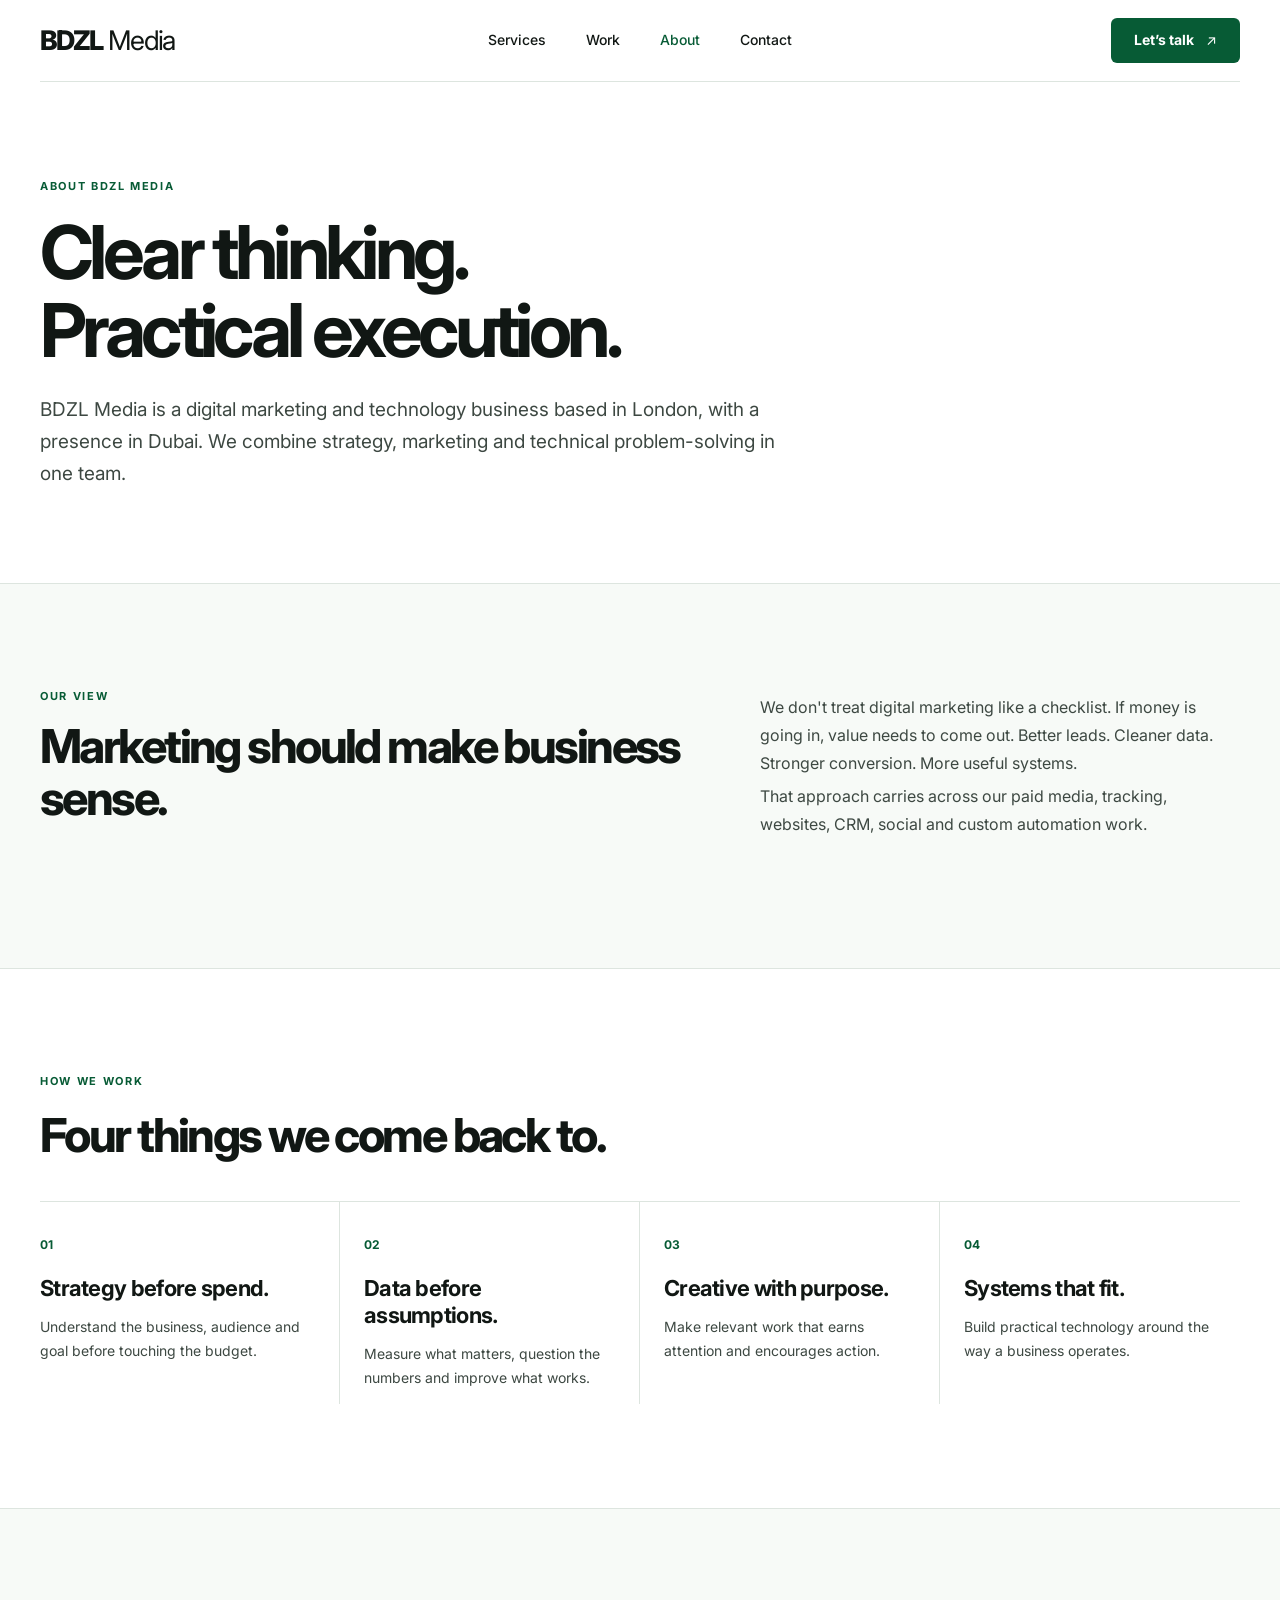
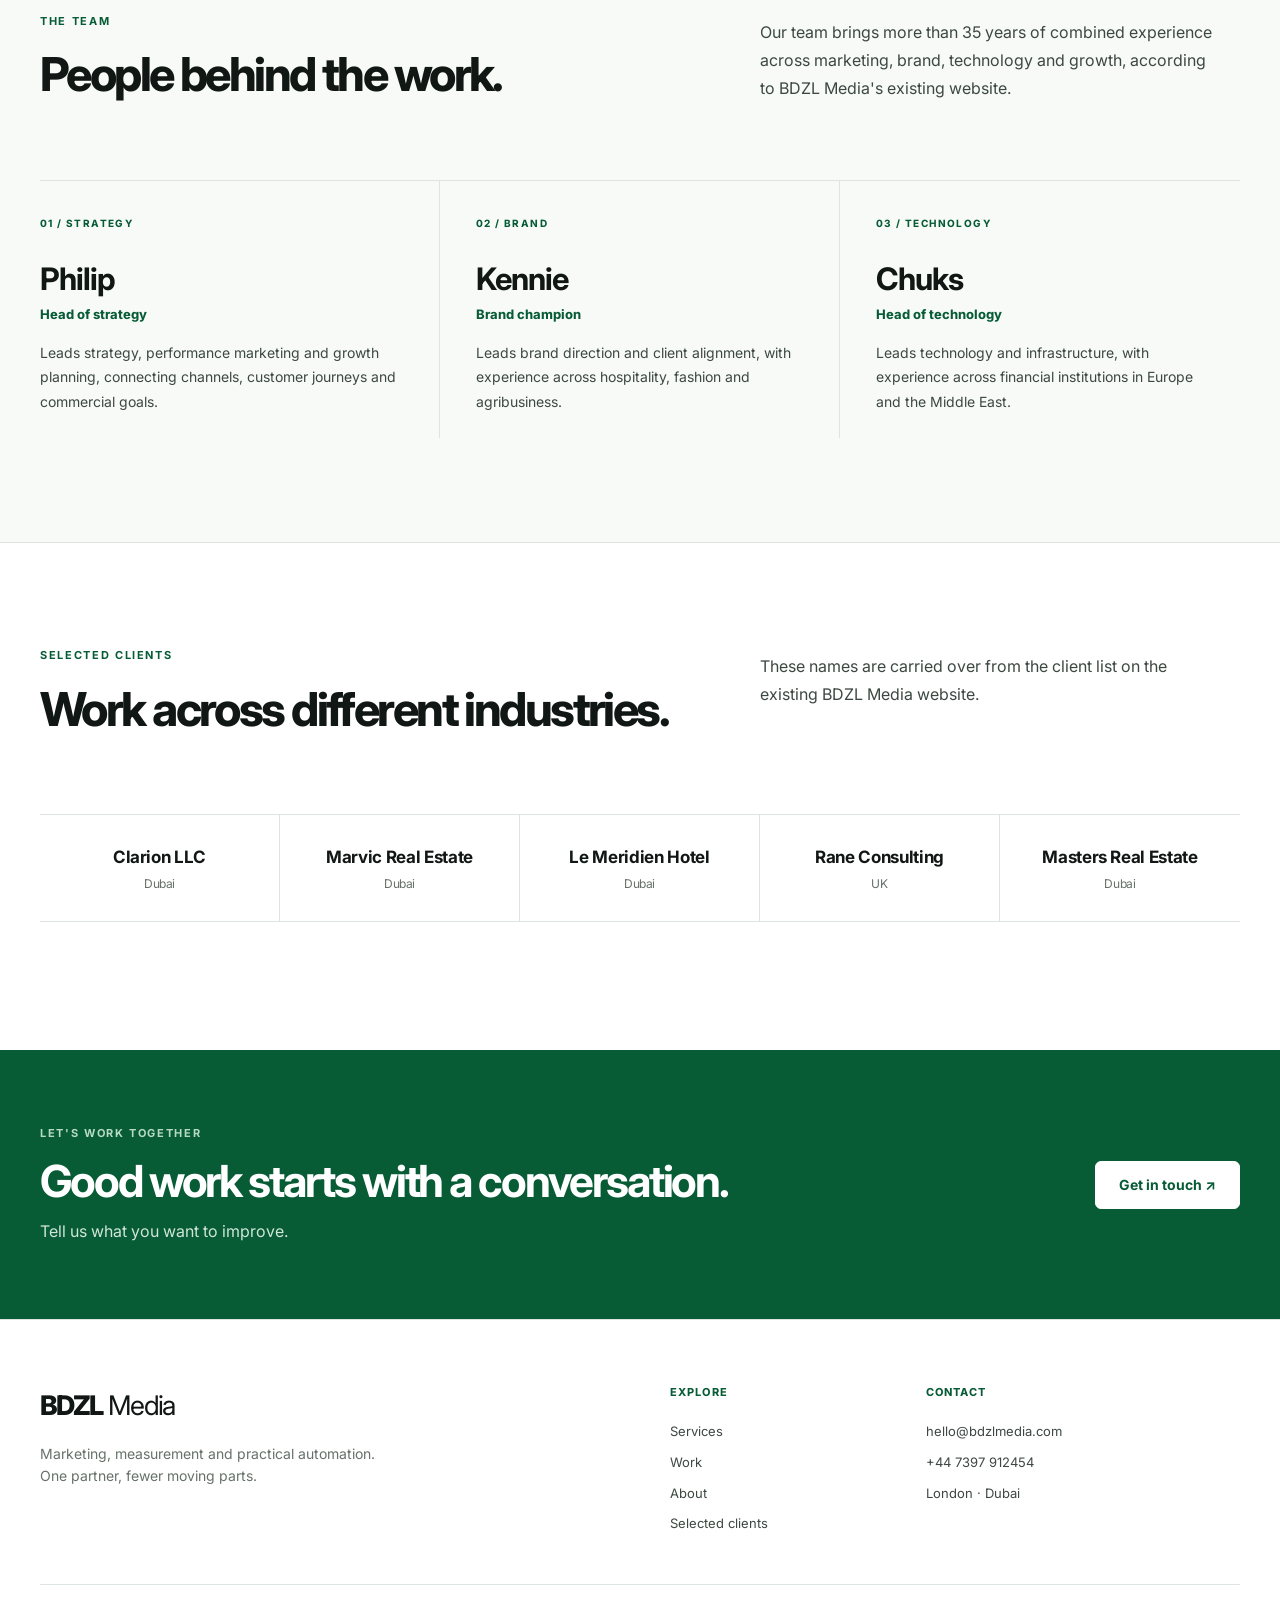
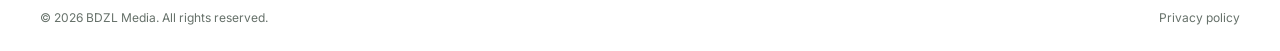
==== commit f7d6ec06: "Add files via upload" ====
--- a/about.html
+++ b/about.html
@@ -1,262 +1,6 @@
-<!doctype html>
-<html lang="en">
-<head>
-<meta charset="utf-8">
-<meta name="viewport" content="width=device-width, initial-scale=1">
-<title>About | BDZL Media</title>
-<meta name="description" content="A digital marketing and technology company in London and Dubai. Strategy. Data. Creative. Impact.">
-<link rel="icon" type="image/png" href="[data-uri]">
-<link rel="preconnect" href="https://fonts.googleapis.com">
-<link rel="preconnect" href="https://fonts.gstatic.com" crossorigin>
-<link href="https://fonts.googleapis.com/css2?family=Inter:wght@400;500;600;700;800&family=Playfair+Display:ital,wght@0,400;0,500;0,600;0,700;1,400;1,500;1,600&display=swap" rel="stylesheet">
-<style>
-:root{
-  --cream:#FBF4EF; --cream-2:#F3EBE3; --line:#E4DACE; --line-2:#EDE3D8;
-  --ink:#191512; --body:#494139; --muted:#736a60;
-  --red:#C62920; --red-dk:#A41E16;
-  --maxw:1180px; --pad:40px;
-}
-*{box-sizing:border-box}
-html{-webkit-text-size-adjust:100%}
-body{margin:0;background:var(--cream);color:var(--body);
-  font-family:Inter,-apple-system,BlinkMacSystemFont,"Segoe UI",Helvetica,Arial,sans-serif;
-  font-size:16px;line-height:1.62;-webkit-font-smoothing:antialiased;text-rendering:optimizeLegibility}
-img{max-width:100%;display:block}
-a{color:inherit}
-h1,h2,h3,h4{margin:0}
-.serif{font-family:"Playfair Display",Georgia,"Times New Roman",serif;font-weight:500}
-.container{max-width:var(--maxw);margin:0 auto;padding:0 var(--pad)}
-.eyebrow{font-weight:700;font-size:12px;line-height:1;letter-spacing:.16em;text-transform:uppercase;color:var(--red);margin:0 0 22px}
-.rule{width:48px;height:3px;background:var(--red);border:0;margin:24px 0}
-.visually-hidden{position:absolute!important;width:1px;height:1px;padding:0;margin:-1px;overflow:hidden;clip:rect(0 0 0 0);white-space:nowrap;border:0}
-
-/* nav */
-header.site{position:sticky;top:0;z-index:60;background:var(--cream)}
-.nav-inner{display:flex;align-items:center;justify-content:space-between;height:86px}
-.brand{font-weight:800;font-size:22px;letter-spacing:.13em;color:var(--ink);text-decoration:none;display:inline-flex;align-items:center;gap:11px}
-.brand img{width:24px;height:24px}
-.nav-links{display:flex;align-items:center;gap:40px;list-style:none;margin:0;padding:0}
-.nav-links a{font-weight:700;font-size:13px;letter-spacing:.1em;text-transform:uppercase;color:var(--ink);text-decoration:none;padding-bottom:4px;border-bottom:2px solid transparent;transition:color .15s,border-color .15s}
-.nav-links a:hover{color:var(--red)}
-.nav-links a.active{border-bottom-color:var(--red)}
-.nav-toggle{display:none;background:none;border:0;cursor:pointer;width:42px;height:42px;padding:9px;color:var(--ink)}
-.nav-toggle span{display:block;height:2px;background:currentColor;margin:5px 0;transition:transform .25s,opacity .25s}
-header.site.nav-open .nav-toggle span:nth-child(1){transform:translateY(7px) rotate(45deg)}
-header.site.nav-open .nav-toggle span:nth-child(2){opacity:0}
-header.site.nav-open .nav-toggle span:nth-child(3){transform:translateY(-7px) rotate(-45deg)}
-
-/* generic hero (services / about / contact) */
-.hero{padding:54px 0 64px}
-.hero-grid{display:grid;grid-template-columns:1.04fr .96fr;gap:32px;align-items:center}
-.page-title{font-size:clamp(40px,6.2vw,68px);line-height:1.02;color:var(--ink);margin:.05em 0 0}
-.page-title em{font-style:italic}
-.hero-text p{max-width:44ch}
-.hero-text p+p{margin-top:18px}
-.plane-art{
-  -webkit-mask-image:linear-gradient(to right,transparent 0,#000 6%,#000 94%,transparent 100%),linear-gradient(to bottom,transparent 0,#000 6%,#000 94%,transparent 100%);
-  mask-image:linear-gradient(to right,transparent 0,#000 6%,#000 94%,transparent 100%),linear-gradient(to bottom,transparent 0,#000 6%,#000 94%,transparent 100%);
-  -webkit-mask-composite:source-in;mask-composite:intersect}
-.hero-art{justify-self:end;width:100%;max-width:430px}
-
-/* homepage hero */
-.home-hero{padding:34px 0 76px}
-.home-title{font-weight:600;text-transform:uppercase;font-size:clamp(38px,8.4vw,92px);line-height:1.0;letter-spacing:-.005em;color:var(--ink);margin:22px 0 0;max-width:13ch}
-.home-sub{font-size:clamp(16px,2.3vw,22px);color:var(--muted);margin:24px 0 0;max-width:40ch}
-.home-art{display:block;margin:44px auto 0;width:100%;max-width:540px}
-
-/* section helpers */
-.sec{padding:70px 0}
-.sec-top{border-top:1px solid var(--line)}
-.lede{color:var(--body);max-width:60ch}
-.section-head{font-size:clamp(26px,3.4vw,33px);line-height:1.12;color:var(--ink);margin:0 0 14px}
-
-/* services accordion */
-.acc{margin-top:30px;border-top:1px solid var(--line)}
-.acc-item{border-bottom:1px solid var(--line)}
-.acc-head{width:100%;display:flex;align-items:center;gap:20px;background:none;border:0;cursor:pointer;
-  padding:26px 6px;text-align:left;color:var(--ink);font-family:inherit;
-  font-weight:800;font-size:15px;letter-spacing:.05em;text-transform:uppercase;line-height:1.25}
-.acc-head:hover{color:var(--red)}
-.acc-head:hover .ico{color:var(--red)}
-.acc-head .ico{color:var(--red);flex:0 0 auto;width:26px;height:26px}
-.acc-head .name{flex:1 1 auto}
-.acc-head .plus{position:relative;flex:0 0 auto;width:18px;height:18px;margin-left:8px}
-.acc-head .plus::before,.acc-head .plus::after{content:"";position:absolute;left:50%;top:50%;background:var(--red);transform:translate(-50%,-50%)}
-.acc-head .plus::before{width:15px;height:2px}
-.acc-head .plus::after{width:2px;height:15px;transition:transform .3s ease,opacity .3s ease}
-.acc-item.open .plus::after{transform:translate(-50%,-50%) scaleY(0);opacity:0}
-.acc-panel{display:grid;grid-template-rows:0fr;transition:grid-template-rows .36s ease}
-.acc-item.open .acc-panel{grid-template-rows:1fr}
-.acc-panel-inner{overflow:hidden}
-.acc-body{padding:2px 6px 30px 46px}
-.acc-body .desc{max-width:62ch;margin:0 0 18px}
-.acc-body ul{list-style:none;margin:0;padding:0;display:grid;grid-template-columns:repeat(2,minmax(0,1fr));gap:6px 32px}
-.acc-body li{position:relative;padding-left:18px;font-size:15px;color:var(--body)}
-.acc-body li::before{content:"";position:absolute;left:0;top:.62em;width:6px;height:6px;background:var(--red);border-radius:50%}
-
-/* why choose */
-.why{display:grid;grid-template-columns:repeat(5,1fr);gap:30px;text-align:center}
-.why .ico{color:var(--red);width:34px;height:34px;margin:0 auto 16px}
-.why h3{font-weight:800;font-size:13px;letter-spacing:.05em;text-transform:uppercase;color:var(--ink);margin:0 0 9px}
-.why p{font-size:14px;color:var(--muted);margin:0;line-height:1.5}
-.center{text-align:center}
-
-/* how we work (about) */
-.how{display:grid;grid-template-columns:repeat(4,1fr);margin-top:34px}
-.how .col{padding:0 30px;border-left:1px solid var(--line)}
-.how .col:first-child{border-left:0;padding-left:0}
-.how .ico{color:var(--red);width:30px;height:30px;margin-bottom:18px}
-.how h3{font-weight:800;font-size:14px;letter-spacing:.04em;text-transform:uppercase;color:var(--ink);margin:0 0 12px;line-height:1.3}
-.how p{font-size:14.5px;color:var(--muted);margin:0}
-.how .rule{margin:18px 0 0;width:38px;height:2px}
-
-/* location pills */
-.pills{display:flex;gap:14px;flex-wrap:wrap;margin-top:30px}
-.pill{display:inline-flex;align-items:center;gap:9px;border:1px solid var(--line);padding:13px 18px;font-weight:700;font-size:12px;letter-spacing:.08em;text-transform:uppercase;color:var(--ink)}
-.pill .ico{color:var(--red);width:15px;height:15px}
-
-/* experience block */
-.exp{display:grid;grid-template-columns:1fr 1fr;gap:50px;align-items:start}
-.exp h2{font-weight:700;text-transform:uppercase;font-size:clamp(30px,4.2vw,46px);line-height:1.04;color:var(--ink);margin:0}
-.exp .col-r p{margin:0 0 16px;max-width:54ch}
-.exp .emph{font-weight:700;color:var(--ink)}
-
-/* team */
-.team{display:grid;grid-template-columns:repeat(3,1fr);gap:24px;margin-top:30px}
-.team .card{border:1px solid var(--line);padding:28px 26px}
-.team h3{font-family:"Playfair Display",Georgia,serif;font-weight:600;font-size:27px;color:var(--ink)}
-.team .nm-rule{width:30px;height:2px;background:var(--red);border:0;margin:14px 0}
-.team .role{font-weight:700;font-size:12px;letter-spacing:.1em;text-transform:uppercase;color:var(--red);margin:0 0 14px}
-.team p{font-size:14.5px;color:var(--muted);margin:0}
-
-/* clients grid */
-.clients{margin-top:30px;border:1px solid var(--line);border-top:0}
-.clients-row{display:grid}
-.clients-row.r1{grid-template-columns:repeat(3,1fr)}
-.clients-row.r2{grid-template-columns:repeat(2,1fr)}
-.client{padding:34px 14px;text-align:center;border-top:1px solid var(--line);border-left:1px solid var(--line);
-  display:flex;flex-direction:column;align-items:center;justify-content:center;gap:5px;min-height:118px}
-.client:first-child{border-left:0}
-.client .nm{font-family:"Playfair Display",Georgia,serif;font-size:19px;color:var(--ink);letter-spacing:.01em}
-.client .nm em{font-style:italic}
-.client .sub{font-weight:600;font-size:10px;letter-spacing:.14em;text-transform:uppercase;color:var(--muted);line-height:1.5}
-
-/* buttons */
-.btn{display:inline-flex;align-items:center;gap:14px;background:var(--red);color:#fff;text-decoration:none;
-  font-weight:700;font-size:13px;letter-spacing:.1em;text-transform:uppercase;padding:18px 26px;border:0;cursor:pointer;
-  font-family:inherit;transition:background .15s}
-.btn:hover{background:var(--red-dk)}
-.btn .ar{width:20px;height:14px;flex:0 0 auto}
-.btn[disabled]{opacity:.6;cursor:default}
-.btn-outline{background:transparent;color:var(--ink);border:1px solid var(--red)}
-.btn-outline:hover{background:var(--red);color:#fff}
-
-/* cta band */
-.cta{border-top:1px solid var(--line);border-bottom:1px solid var(--line);background:var(--cream-2)}
-.cta-inner{display:grid;grid-template-columns:auto 1px 1fr auto;gap:38px;align-items:center;padding:46px 0}
-.cta h2{font-family:"Playfair Display",Georgia,serif;font-weight:600;font-size:clamp(26px,3.3vw,34px);line-height:1.08;color:var(--ink);max-width:12ch}
-.cta h2 em{font-style:italic}
-.cta .vline{width:1px;background:var(--line);align-self:stretch}
-.cta p{margin:0;max-width:36ch;color:var(--body)}
-
-/* contact */
-.contact-main{display:grid;grid-template-columns:.84fr 1.16fr;gap:56px;align-items:start}
-.info-list{margin-top:8px}
-.info-item{display:flex;gap:16px;margin-top:24px}
-.info-item .ico{color:var(--red);width:24px;height:24px;flex:0 0 auto;margin-top:2px}
-.info-item h4{font-weight:700;font-size:15px;color:var(--ink);margin:0 0 3px}
-.info-item p{margin:0;color:var(--body)}
-.info-note{margin-top:30px;color:var(--muted);max-width:32ch}
-.form-box{border:1px solid var(--line);padding:36px}
-.field{margin-bottom:22px}
-.row2{display:grid;grid-template-columns:1fr 1fr;gap:24px}
-.field label{display:block;font-weight:700;font-size:11px;letter-spacing:.12em;text-transform:uppercase;color:var(--muted);margin:0 0 10px}
-.field input,.field select,.field textarea{width:100%;background:transparent;border:1px solid var(--line);
-  padding:14px 14px;font-family:inherit;font-size:15px;color:var(--ink);border-radius:0;appearance:none}
-.field textarea{min-height:150px;resize:vertical}
-.field .select-wrap{position:relative}
-.field .select-wrap .chev{position:absolute;right:14px;top:50%;transform:translateY(-50%);width:16px;height:16px;color:var(--muted);pointer-events:none}
-.field select{padding-right:40px;color:var(--ink)}
-.field select.placeholder{color:var(--muted)}
-.field input:focus,.field select:focus,.field textarea:focus{outline:none;border-color:var(--red)}
-.form-status{margin:0 0 18px;font-size:14.5px;display:none}
-.form-status.show{display:block}
-.form-status.ok{color:#1d6b3a}
-.form-status.err{color:var(--red)}
-
-/* site footer */
-.site-footer{border-top:1px solid var(--line);padding:54px 0 38px}
-.foot-grid{display:grid;grid-template-columns:1.4fr 1fr 1fr;gap:36px}
-.foot-brand .brand{font-size:20px;color:var(--ink)}
-.foot-brand p{margin:16px 0 0;color:var(--muted);max-width:34ch}
-.foot-locs{margin-top:16px;font-weight:600;font-size:12px;letter-spacing:.08em;text-transform:uppercase;color:var(--muted)}
-.foot-col h5{font-weight:700;font-size:12px;letter-spacing:.12em;text-transform:uppercase;color:var(--ink);margin:0 0 16px}
-.foot-col a{display:block;text-decoration:none;color:var(--muted);margin-bottom:11px;font-size:14.5px}
-.foot-col a:hover{color:var(--red)}
-.foot-bottom{display:flex;justify-content:space-between;align-items:center;gap:16px;flex-wrap:wrap;
-  border-top:1px solid var(--line);margin-top:40px;padding-top:22px;font-size:12.5px;color:var(--muted)}
-
-.foot-bottom a{color:var(--ink);text-underline-offset:4px}
-.foot-bottom a:hover{color:var(--red)}
-
-/* focus + motion */
-a:focus-visible,button:focus-visible,input:focus-visible,select:focus-visible,textarea:focus-visible{outline:2px solid var(--red);outline-offset:2px}
-@media (prefers-reduced-motion:reduce){*{transition:none!important;animation:none!important;scroll-behavior:auto!important}}
-
-/* responsive */
-@media (max-width:960px){
-  .why{grid-template-columns:repeat(3,1fr);gap:34px 24px}
-  .how{grid-template-columns:repeat(2,1fr);gap:34px 0}
-  .how .col{border-left:0;padding:0}
-  .exp{grid-template-columns:1fr;gap:24px}
-  .team{grid-template-columns:1fr}
-  .contact-main{grid-template-columns:1fr;gap:36px}
-}
-@media (max-width:820px){
-  :root{--pad:24px}
-  .nav-links{position:absolute;top:86px;left:0;right:0;background:var(--cream);border-top:1px solid var(--line);
-    border-bottom:1px solid var(--line);flex-direction:column;align-items:flex-start;gap:0;padding:8px 24px;
-    display:none}
-  header.site.nav-open .nav-links{display:flex}
-  .nav-links a{display:block;width:100%;padding:16px 0;border-bottom:1px solid var(--line-2)}
-  .nav-links a:last-child{border-bottom:0}
-  .nav-links a.active{border-bottom-color:var(--line-2);color:var(--red)}
-  .nav-toggle{display:block}
-  .hero-grid{grid-template-columns:1fr;gap:8px}
-  .hero-art{justify-self:center;max-width:340px;order:-1;margin-bottom:8px}
-  .cta-inner{grid-template-columns:1fr;gap:22px;padding:40px 0}
-  .cta .vline{display:none}
-  .cta h2{max-width:none}
-  .foot-grid{grid-template-columns:1fr;gap:30px}
-}
-@media (max-width:620px){
-  .why{grid-template-columns:repeat(2,1fr)}
-  .acc-body ul{grid-template-columns:1fr}
-  .row2{grid-template-columns:1fr;gap:0}
-  .clients-row.r1{grid-template-columns:1fr}
-  .clients-row.r2{grid-template-columns:1fr}
-  .client{border-left:0}
-  .clients{border-left:0;border-right:0}
-}
-</style>
-</head>
-<body>
-<header class="site">
-<div class="container nav-inner">
-<a class="brand" href="index.html"><img src="[data-uri]" alt="">BDZL MEDIA</a>
-<button class="nav-toggle" aria-label="Menu" aria-expanded="false" aria-controls="navlinks"><span></span><span></span><span></span></button>
-<nav><ul class="nav-links" id="navlinks"><li><a href="services.html">SERVICES</a></li><li><a href="about.html" class="active">ABOUT US</a></li><li><a href="about.html#clients">CLIENTS</a></li><li><a href="contact.html">CONTACT</a></li></ul></nav>
-</div>
-</header>
-<main>
-<section class="hero"><div class="container hero-grid"><div class="hero-text"><p class="eyebrow">About us</p><h1 class="page-title serif">We don’t do background noise.</h1><hr class="rule"><p class="lede">BDZL Media is a digital marketing and technology company based in London, with presence in Dubai.</p><p class="lede">We help ambitious brands grow through paid media, SEO, tracking, lead generation, web design and lifecycle marketing.</p><p class="lede">We do not treat marketing like a checklist. We see it as a business investment, and if money is going in, value needs to come out. More visibility. Better leads. Cleaner data. Stronger conversion. Clearer growth.</p><div class="pills"><span class="pill"><span class="ico"><svg class="ico" viewBox="0 0 24 24" fill="none" stroke="currentColor" stroke-width="1.6" stroke-linecap="round" stroke-linejoin="round" aria-hidden="true"><path d="M20 10c0 5.6-8 12-8 12s-8-6.4-8-12a8 8 0 0 1 16 0Z"/><circle cx="12" cy="10" r="3"/></svg></span>London, UK</span><span class="pill"><span class="ico"><svg class="ico" viewBox="0 0 24 24" fill="none" stroke="currentColor" stroke-width="1.6" stroke-linecap="round" stroke-linejoin="round" aria-hidden="true"><path d="M20 10c0 5.6-8 12-8 12s-8-6.4-8-12a8 8 0 0 1 16 0Z"/><circle cx="12" cy="10" r="3"/></svg></span>Dubai, UAE</span></div></div><img class="hero-art plane-art" src="[data-uri]" alt="A red paper plane casting the shadow of a fighter jet."></div></section>
-<section class="sec sec-top"><div class="container"><p class="eyebrow">How we work</p><h2 class="section-head serif">Strategy. Data. Creative. Impact.</h2><div class="how"><div class="col"><span class="ico"><svg class="ico" viewBox="0 0 24 24" fill="none" stroke="currentColor" stroke-width="1.6" stroke-linecap="round" stroke-linejoin="round" aria-hidden="true"><circle cx="12" cy="12" r="8.6"/><path d="M12 2.4v4M12 17.6v4M2.4 12h4M17.6 12h4"/><circle cx="12" cy="12" r="3.3"/></svg></span><h3>Strategy before spend.</h3><p>We get clear on the business, audience and goal before we touch the budget.</p><hr class="rule"></div><div class="col"><span class="ico"><svg class="ico" viewBox="0 0 24 24" fill="none" stroke="currentColor" stroke-width="1.6" stroke-linecap="round" stroke-linejoin="round" aria-hidden="true"><path d="m3 16.5 6-6 4 4 8-8"/><path d="M16 6.5h5v5"/></svg></span><h3>Data before drama.</h3><p>Opinions are cute. Data pays the bills. We measure what matters and scale what works.</p><hr class="rule"></div><div class="col"><span class="ico"><svg class="ico" viewBox="0 0 24 24" fill="none" stroke="currentColor" stroke-width="1.6" stroke-linecap="round" stroke-linejoin="round" aria-hidden="true"><path d="M9.2 18h5.6"/><path d="M10.2 21h3.6"/><path d="M12 3a6 6 0 0 0-3.8 10.6c.8.7 1.3 1.5 1.5 2.4h4.6c.2-.9.7-1.7 1.5-2.4A6 6 0 0 0 12 3Z"/></svg></span><h3>Creative that earns attention.</h3><p>We make bold, relevant creative that stops the scroll and drives action.</p><hr class="rule"></div><div class="col"><span class="ico"><svg class="ico" viewBox="0 0 24 24" fill="none" stroke="currentColor" stroke-width="1.6" stroke-linecap="round" stroke-linejoin="round" aria-hidden="true"><path d="M9 4.5h2.2a1 1 0 0 1 1 1V7a1.6 1.6 0 1 0 3.2 0V5.5a1 1 0 0 1 1-1H18a1 1 0 0 1 1 1v2.3a1 1 0 0 1-1 1h-1.3a1.6 1.6 0 1 0 0 3.2H18a1 1 0 0 1 1 1V18a1 1 0 0 1-1 1h-2.3a1 1 0 0 1-1-1v-1.1a1.6 1.6 0 1 0-3.2 0V18a1 1 0 0 1-1 1H8a1 1 0 0 1-1-1v-2.1a1 1 0 0 0-1-1H5a1.6 1.6 0 1 1 0-3.2h1a1 1 0 0 0 1-1V8a1 1 0 0 1 1-1h0"/></svg></span><h3>Systems that scale.</h3><p>Paid media, SEO, websites, tracking and lifecycle marketing all connected as one growth engine.</p><hr class="rule"></div></div></div></section>
-<section class="sec sec-top"><div class="container"><p class="eyebrow">Experience that speaks</p><div class="exp"><h2 class="serif">35 years.<br>Multiple markets.<br>Zero guesswork.</h2><div class="col-r"><p>Our team brings over 35 years of combined experience across digital marketing, brand, technology and growth.</p><p>We’ve worked across healthcare, hospitality, fashion, finance, agribusiness, real estate, FMCG, consulting and professional services.</p><p>With experience spanning Europe and the Middle East, we understand how markets move, how audiences behave and what it takes for brands to win.</p><p class="emph">We’re not here to make noise. We’re here to make your brand impossible to ignore.</p></div></div></div></section>
-<section class="sec sec-top"><div class="container"><p class="eyebrow">Management team</p><div class="team"><div class="card"><h3 class="serif">Philip</h3><hr class="nm-rule"><p class="role">Head of strategy</p><p>Philip leads strategy, performance marketing and growth planning. He connects channels, customer journeys and commercial goals to drive measurable business impact.</p></div><div class="card"><h3 class="serif">Kennie</h3><hr class="nm-rule"><p class="role">Brand champion</p><p>Kennie leads brand direction and client alignment. Her experience spans hospitality, fashion and agribusiness, bringing a sharp eye for brand, culture and commercial relevance.</p></div><div class="card"><h3 class="serif">Chuks</h3><hr class="nm-rule"><p class="role">Head of technology</p><p>Chuks leads technology and digital infrastructure. He has managed large financial institutions and brings many years of experience across Europe and the Middle East.</p></div></div></div></section>
-<section class="sec sec-top" id="clients"><div class="container"><p class="eyebrow">Selected clients</p><h2 class="section-head serif">Founder-led work. Real results.</h2><p class="lede">Brands across healthcare, hospitality, real estate, FMCG and consulting trust us to get the job done.</p><div class="clients"><div class="clients-row r1"><div class="client"><span class="nm">Clarion</span><span class="sub">LLC · Dubai</span></div><div class="client"><span class="nm">Marvic</span><span class="sub">Real Estate · Dubai</span></div><div class="client"><span class="nm"><em>Le</em> Meridien</span><span class="sub">Hotel · Dubai</span></div></div><div class="clients-row r2"><div class="client"><span class="nm">Rane</span><span class="sub">Consulting · UK</span></div><div class="client"><span class="nm">Masters</span><span class="sub">Real Estate · Dubai</span></div></div></div></div></section>
-<section class="cta"><div class="container cta-inner"><h2 class="serif">Ready to stop whispering?</h2><div class="vline"></div><p>Let’s build the strategy, systems and digital presence that make your brand impossible to ignore.</p><a class="btn btn-outline" href="contact.html"><span>Start a project</span><svg class="ar" viewBox="0 0 24 18" fill="none" stroke="currentColor" stroke-width="1.8" stroke-linecap="round" stroke-linejoin="round"><path d="M2 9h18"/><path d="m14 3 6 6-6 6"/></svg></a></div></section>
-</main>
-<footer class="site-footer"><div class="container"><div class="foot-grid"><div class="foot-brand"><a class="brand" href="index.html"><img src="[data-uri]" alt="">BDZL MEDIA</a><p>We don’t do background noise. We build the strategy, systems and digital presence that make brands impossible to ignore.</p><div class="foot-locs">London · Dubai</div></div><div class="foot-col"><h5>Explore</h5><a href="services.html">Services</a><a href="about.html">About us</a><a href="about.html#clients">Clients</a><a href="contact.html">Contact</a></div><div class="foot-col"><h5>Get in touch</h5><a href="mailto:hello@bdzlmedia.com">hello@bdzlmedia.com</a><a href="tel:+447397912454">+44 7397 912454</a><a href="contact.html">Start a project</a></div></div><div class="foot-bottom"><span>© 2026 BDZL Media. All rights reserved.</span><span>Digital marketing &amp; technology</span><a href="privacy-policy.html">Privacy policy</a></div></div></footer>
-<script>var tg=document.querySelector(".nav-toggle");if(tg){tg.addEventListener("click",function(){var h=document.querySelector("header.site");var o=h.classList.toggle("nav-open");tg.setAttribute("aria-expanded",o?"true":"false");});}</script>
-</body>
-</html>+<!doctype html><html lang="en"><head><meta charset="utf-8"><meta name="viewport" content="width=device-width, initial-scale=1"><meta name="theme-color" content="#ffffff"><title>About | BDZL Media</title><meta name="description" content="Meet the BDZL Media team and learn about our approach to marketing, measurement and technology."><link rel="icon" href="favicon.png" type="image/png"><link rel="preconnect" href="https://fonts.googleapis.com"><link rel="preconnect" href="https://fonts.gstatic.com" crossorigin><link href="https://fonts.googleapis.com/css2?family=Inter:wght@400;500;600;700;800&display=swap" rel="stylesheet"><link rel="stylesheet" href="styles.css"></head><body><a class="skip-link" href="#main-content">Skip to content</a><header class="site-header"><div class="shell nav-shell"><a class="brand" href="index.html" aria-label="BDZL Media homepage"><strong>BDZL</strong> Media</a><nav class="desktop-nav" aria-label="Main navigation"><a href="services.html">Services</a><a href="index.html#work">Work</a><a href="about.html" aria-current="page">About</a><a href="contact.html">Contact</a></nav><a class="nav-cta" href="contact.html">Let’s talk <span aria-hidden="true">↗</span></a><button class="nav-toggle" type="button" aria-controls="mobile-nav" aria-expanded="false" aria-label="Open navigation"><span></span><span></span><span></span></button></div><nav class="mobile-nav" id="mobile-nav" aria-label="Mobile navigation" hidden><a href="services.html">Services</a><a href="index.html#work">Work</a><a href="about.html" aria-current="page">About</a><a href="contact.html">Contact</a><a href="contact.html">Start a project ↗</a></nav></header><main id="main-content"><section class="page-hero shell"><span class="eyebrow">ABOUT BDZL MEDIA</span><h1>Clear thinking.<br>Practical execution.</h1><p>BDZL Media is a digital marketing and technology business based in London, with a presence in Dubai. We combine strategy, marketing and technical problem-solving in one team.</p></section>
+<section class="section about-intro"><div class="shell split-heading"><div><p class="eyebrow">OUR VIEW</p><h2>Marketing should make business sense.</h2></div><div><p>We don't treat digital marketing like a checklist. If money is going in, value needs to come out. Better leads. Cleaner data. Stronger conversion. More useful systems.</p><p>That approach carries across our paid media, tracking, websites, CRM, social and custom automation work.</p></div></div></section>
+<section class="section"><div class="shell"><div class="section-heading"><p class="eyebrow">HOW WE WORK</p><h2>Four things we come back to.</h2></div><div class="values-grid"><article><span>01</span><h3>Strategy before spend.</h3><p>Understand the business, audience and goal before touching the budget.</p></article><article><span>02</span><h3>Data before assumptions.</h3><p>Measure what matters, question the numbers and improve what works.</p></article><article><span>03</span><h3>Creative with purpose.</h3><p>Make relevant work that earns attention and encourages action.</p></article><article><span>04</span><h3>Systems that fit.</h3><p>Build practical technology around the way a business operates.</p></article></div></div></section>
+<section class="section team-section"><div class="shell"><div class="section-heading split-heading"><div><p class="eyebrow">THE TEAM</p><h2>People behind the work.</h2></div><p>Our team brings more than 35 years of combined experience across marketing, brand, technology and growth, according to BDZL Media's existing website.</p></div><div class="team-grid"><article><span class="team-num">01 / STRATEGY</span><h3>Philip</h3><p class="team-role">Head of strategy</p><p>Leads strategy, performance marketing and growth planning, connecting channels, customer journeys and commercial goals.</p></article><article><span class="team-num">02 / BRAND</span><h3>Kennie</h3><p class="team-role">Brand champion</p><p>Leads brand direction and client alignment, with experience across hospitality, fashion and agribusiness.</p></article><article><span class="team-num">03 / TECHNOLOGY</span><h3>Chuks</h3><p class="team-role">Head of technology</p><p>Leads technology and infrastructure, with experience across financial institutions in Europe and the Middle East.</p></article></div></div></section>
+<section class="section" id="clients"><div class="shell"><div class="section-heading split-heading"><div><p class="eyebrow">SELECTED CLIENTS</p><h2>Work across different industries.</h2></div><p>These names are carried over from the client list on the existing BDZL Media website.</p></div><div class="client-list"><span>Clarion LLC <small>Dubai</small></span><span>Marvic Real Estate <small>Dubai</small></span><span>Le Meridien Hotel <small>Dubai</small></span><span>Rane Consulting <small>UK</small></span><span>Masters Real Estate <small>Dubai</small></span></div></div></section>
+<section class="cta-section"><div class="shell cta-inner"><div><p class="eyebrow inverse">LET'S WORK TOGETHER</p><h2>Good work starts with a conversation.</h2><p>Tell us what you want to improve.</p></div><a class="button button-light" href="contact.html">Get in touch ↗</a></div></section></main><footer class="site-footer"><div class="shell"><div class="footer-main"><div><a class="brand" href="index.html"><strong>BDZL</strong> Media</a><p>Marketing, measurement and practical automation.<br>One partner, fewer moving parts.</p></div><div class="footer-links"><div><span class="footer-head">Explore</span><a href="services.html">Services</a><a href="index.html#work">Work</a><a href="about.html">About</a><a href="about.html#clients">Selected clients</a></div><div><span class="footer-head">Contact</span><a href="mailto:hello@bdzlmedia.com">hello@bdzlmedia.com</a><a href="tel:+447397912454">+44 7397 912454</a><span>London · Dubai</span></div></div></div><div class="footer-bottom"><span>© 2026 BDZL Media. All rights reserved.</span><a href="privacy-policy.html">Privacy policy</a></div></div></footer><script src="site.js" defer></script></body></html>
--- a/styles.css
+++ b/styles.css
@@ -0,0 +1,30 @@
+/* BDZL Media — functional minimalist redesign */
+:root{--ink:#111714;--body:#3d4842;--muted:#66716a;--green:#075b35;--green-dark:#06462b;--line:#dde5df;--paper:#ffffff;--soft:#f7faf7;--soft2:#f0f5f1;--max:1200px;--pad:36px}
+*{box-sizing:border-box}html{scroll-behavior:smooth}body{margin:0;background:var(--paper);color:var(--ink);font-family:Inter,-apple-system,BlinkMacSystemFont,'Segoe UI',Arial,sans-serif;font-size:16px;line-height:1.6;-webkit-font-smoothing:antialiased}a{color:inherit}a:focus-visible,button:focus-visible,select:focus-visible,input:focus-visible,textarea:focus-visible,summary:focus-visible{outline:2px solid var(--green);outline-offset:4px}h1,h2,h3,p{margin-top:0}p{color:var(--body)}.shell{width:min(100% - var(--pad)*2,var(--max));margin-inline:auto}.skip-link{position:absolute;top:-100px;left:8px;z-index:200;background:var(--green);color:white;padding:8px 16px}.skip-link:focus{top:8px}.icon{display:block}.eyebrow,.hero-kicker{display:block;color:var(--green);font-size:11px;font-weight:700;letter-spacing:.15em;text-transform:uppercase;margin-bottom:18px}.section{padding:104px 0;border-top:1px solid var(--line)}.section h2{font-size:clamp(31px,3.65vw,49px);letter-spacing:-.055em;line-height:1.13;font-weight:750}.section h3{letter-spacing:-.032em}.text-link{display:inline-block;text-decoration:none;color:var(--green);font-weight:700;font-size:14px;border-bottom:1px solid var(--green);padding-bottom:4px}.text-link:hover{color:var(--ink)}
+/* Navigation */
+.site-header{background:#fff;position:relative;z-index:50}.nav-shell{height:82px;display:grid;grid-template-columns:1fr auto 1fr;gap:28px;align-items:center;border-bottom:1px solid var(--line)}.brand{font-size:27px;letter-spacing:-.06em;text-decoration:none;white-space:nowrap}.brand strong{font-weight:800;letter-spacing:-.07em}.desktop-nav{display:flex;align-items:center;gap:40px}.desktop-nav a{font-size:14px;font-weight:500;text-decoration:none;transition:color .18s}.desktop-nav a:hover,.desktop-nav a[aria-current]{color:var(--green)}.nav-cta{justify-self:end;text-decoration:none;background:var(--green);color:#fff;padding:11px 23px;border-radius:6px;font-size:14px;font-weight:700;transition:background .2s}.nav-cta span{font-weight:400;margin-left:9px}.nav-cta:hover{background:var(--green-dark)}.nav-toggle{display:none;background:transparent;border:0;cursor:pointer;padding:10px}.nav-toggle span{display:block;width:25px;height:2px;background:var(--ink);margin:5px 0}.mobile-nav{display:none}
+/* Buttons */
+.button{display:inline-flex;align-items:center;justify-content:center;gap:18px;font-family:inherit;font-size:14px;font-weight:700;text-decoration:none;border-radius:6px;border:1px solid var(--green);padding:12px 23px;transition:transform .2s,background .2s,box-shadow .2s;cursor:pointer}.button:hover{transform:translateY(-2px);box-shadow:0 6px 17px #09271612}.button-solid{background:var(--green);color:#fff}.button-solid:hover{background:var(--green-dark)}.button-outline{color:var(--green);background:#fff}.button-outline:hover{background:var(--soft)}
+/* Homepage top */
+.home-hero{padding-top:84px}.hero-inner{text-align:center;max-width:985px;margin:auto}.home-hero .hero-kicker{margin-bottom:19px;font-size:10px;color:#718378}.home-hero h1{font-weight:750;letter-spacing:-.061em;line-height:1.13;font-size:clamp(37px,4.45vw,60px);max-width:1020px;margin:0 auto 18px}.home-hero p{max-width:740px;font-size:18px;line-height:1.55;margin:0 auto;color:#414b45}.hero-actions{display:flex;justify-content:center;gap:14px;margin:31px auto 0}
+.home-services{padding-top:76px}.service-grid{display:grid;grid-template-columns:repeat(3,minmax(0,1fr));border-collapse:collapse}.service-cell{min-height:209px;display:flex;flex-direction:column;text-decoration:none;padding:25px 35px 24px;border-right:1px solid var(--line);position:relative;transition:background .2s}.service-cell:nth-child(3n){border-right:none}.service-cell:nth-child(n+4){border-top:1px solid var(--line)}.service-cell:hover{background:var(--soft)}.service-icon{display:block;color:var(--green);margin-bottom:13px}.service-cell .icon{height:31px;width:31px}.service-title{display:block;font-weight:750;font-size:19px;letter-spacing:-.035em;line-height:1.22;margin-bottom:9px}.service-description{color:var(--body);font-size:14px;line-height:1.5;max-width:32ch}.service-more{font-size:12px;font-weight:700;color:var(--green);margin-top:auto;padding-top:16px;opacity:0;transform:translateY(-2px);transition:opacity .2s}.service-cell:hover .service-more,.service-cell:focus-visible .service-more{opacity:1}.service-caption{display:flex;align-items:center;gap:24px;max-width:960px;margin:45px auto 98px}.service-caption span{height:1px;background:var(--line);flex:1}.service-caption p{font-weight:700;font-size:17px;text-align:center;letter-spacing:-.025em;color:var(--ink);margin:0}
+/* Middle sections */
+.split-heading{display:grid;grid-template-columns:1fr .75fr;gap:80px;align-items:start}.split-heading>p,.split-heading>div>p:not(.eyebrow){font-size:16px;max-width:46ch;line-height:1.75;margin:5px 0 0}.section-heading{margin-bottom:40px}.section-heading h2{max-width:670px}.process-section{background:var(--soft)}.process-row{display:grid;grid-template-columns:repeat(4,1fr);border-top:1px solid #d1ded4}.process-row>div{padding:32px 26px 0;border-right:1px solid #d1ded4}.process-row>div:first-child{padding-left:0}.process-row>div:last-child{border:none}.process-row span{font-size:11px;font-weight:700;letter-spacing:.08em;color:var(--green)}.process-row h3{font-size:22px;margin:32px 0 12px}.process-row p{font-size:14px;line-height:1.67;margin:0;max-width:30ch}
+.work-grid{display:grid;grid-template-columns:repeat(3,minmax(0,1fr));gap:23px}.work-tile{text-decoration:none;border:1px solid var(--line);padding:17px;display:block;transition:border-color .18s,transform .18s}.work-tile:hover{border-color:var(--green);transform:translateY(-3px)}.tile-label{font-size:10px;color:var(--green);letter-spacing:.12em;font-weight:800}.work-visual{height:230px;margin:16px 0 20px;background:#eef4ef;overflow:hidden;display:flex;align-items:center;justify-content:center}.work-copy h3{font-size:20px;line-height:1.28;margin-bottom:13px}.work-copy span{font-size:13px;color:var(--green);font-weight:700}.fake-top{display:flex;justify-content:space-between;border-bottom:1px solid #cadae0;padding:15px 16px;font-size:11px}.fake-top span{color:#8b9e91}.visual-tracking{display:block;padding:28px 16px;background:#eff5f0}.visual-path{display:flex;align-items:center;gap:4px;justify-content:space-between;padding:30px 8px 23px}.visual-path span{border:1px solid #b5c6b9;background:#fff;border-radius:5px;padding:9px 8px;color:#24513b;font-size:10px;font-weight:700;white-space:nowrap}.visual-path i{height:1px;flex:1;background:#8eb39a}.visual-dots{display:flex;justify-content:center;gap:14px}.visual-dots span{width:6px;height:6px;background:#4e9f72;border-radius:50%}.visual-dots span:nth-child(even){opacity:.35}.visual-web{background:#e7e9e3;padding:20px}.mini-window{width:100%;height:100%;padding:13px 17px;background:white;border:1px solid #d5dbd3;box-shadow:0 13px 30px #183b2b17}.mini-nav{display:flex;justify-content:space-between;font-size:11px;color:#283b30}.mini-nav span{font-size:8px}.mini-title{font-size:26px;font-weight:700;letter-spacing:-.05em;line-height:1.07;margin:38px 0 17px}.mini-title em{font-weight:400;font-style:normal;color:var(--green)}.mini-cta{display:inline-block;background:var(--green);color:white;font-size:9px;padding:5px 10px;border-radius:3px}.visual-agents{flex-direction:column;background:#f1f5f2}.autom-step{width:74%;background:#fff;border:1px solid #d4e3d6;padding:10px 15px;font-size:12px;font-weight:700;display:flex;justify-content:space-between;border-radius:4px}.autom-step span{color:var(--green)}.autom-step.accent{background:var(--green);color:#fff}.autom-step.accent span{color:#fff}.autom-line{height:18px;width:1px;background:#86b89a}.work-footnote{font-size:12px;color:#758278;margin:16px 0 0}
+.trust-section{background:#fff}.client-list{display:grid;grid-template-columns:repeat(5,minmax(0,1fr));border-block:1px solid var(--line);margin:30px 0 24px}.client-list span{min-height:106px;display:flex;align-items:center;justify-content:center;flex-direction:column;padding:20px 18px;text-align:center;border-right:1px solid var(--line);font-weight:700;letter-spacing:-.02em;font-size:17px}.client-list span:last-child{border:0}.client-list small{font-weight:400;color:var(--muted);font-size:12px;margin-top:3px}
+.faq-section{background:var(--soft)}.faq-layout{display:grid;grid-template-columns:.78fr 1fr;gap:80px}.faq-intro{max-width:34ch}.faq-rows{border-top:1px solid var(--line)}.faq-rows details{border-bottom:1px solid var(--line);padding:0}.faq-rows summary{list-style:none;cursor:pointer;display:flex;justify-content:space-between;gap:24px;align-items:center;padding:21px 3px;font-size:16px;font-weight:650}.faq-rows summary::-webkit-details-marker{display:none}.faq-rows summary span{font-size:23px;color:var(--green);font-weight:400;transition:transform .2s}.faq-rows details[open] summary span{transform:rotate(45deg)}.faq-rows details p{font-size:14px;line-height:1.75;margin:0 0 22px;max-width:65ch}
+.cta-section{background:var(--green);color:#fff;padding:75px 0}.cta-inner{display:flex;align-items:center;justify-content:space-between;gap:45px}.cta-section h2{font-size:clamp(30px,3.45vw,48px);line-height:1.13;letter-spacing:-.047em;max-width:690px;margin:0 0 12px}.cta-section p{color:#d0e6d8;margin:0}.cta-section .inverse{color:#b6dac4;margin-bottom:14px}.button-light{background:#fff;color:var(--green);border-color:#fff;white-space:nowrap}.button-light:hover{background:#eaf2ea}
+/* Page heroes */
+.page-hero{padding:96px 0 75px}.page-hero h1{font-size:clamp(41px,5.8vw,76px);line-height:1.05;max-width:930px;letter-spacing:-.062em;margin:0 0 25px}.page-hero>p{font-size:19px;max-width:740px;line-height:1.66}.page-hero .button{margin-top:13px}.service-jump{display:flex;gap:10px;flex-wrap:wrap;padding:18px 0 26px;border-top:1px solid var(--line)}.service-jump a{text-decoration:none;font-size:12px;border:1px solid var(--line);color:var(--green);padding:8px 13px;border-radius:30px}.service-jump a:hover{border-color:var(--green)}.detail-list{border-top:1px solid var(--line);margin:10px 0 100px}.service-detail{display:grid;grid-template-columns:.83fr 1fr;gap:80px;border-bottom:1px solid var(--line);padding:69px 0;scroll-margin-top:30px}.detail-heading{display:grid;grid-template-columns:50px 56px 1fr;gap:12px;align-items:start}.detail-index{font-size:12px;font-weight:700;color:var(--green);padding-top:9px}.detail-icon{color:var(--green);padding-top:3px}.detail-heading h2{font-size:clamp(26px,2.9vw,37px);line-height:1.12;letter-spacing:-.05em}.detail-body{max-width:620px}.detail-lead{font-size:20px;font-weight:650;color:var(--ink);line-height:1.5}.detail-body>p:not(.detail-lead){font-size:15px;line-height:1.8}.plain-list{list-style:none;margin:28px 0;padding:0;border-top:1px solid var(--line)}.plain-list li{font-size:14px;padding:11px 0;border-bottom:1px solid var(--line);color:#3d4f44}.plain-list li:before{content:'✓';color:var(--green);font-weight:700;margin-right:14px}
+/* About */
+.about-intro{background:var(--soft)}.about-intro p{max-width:53ch;margin-bottom:14px}.values-grid{display:grid;grid-template-columns:repeat(4,minmax(0,1fr));border-top:1px solid var(--line)}.values-grid article{padding:29px 24px 0;border-right:1px solid var(--line)}.values-grid article:first-child{padding-left:0}.values-grid article:last-child{border:0}.values-grid span{font-size:12px;color:var(--green);font-weight:700}.values-grid h3{font-size:22px;line-height:1.23;margin:18px 0 13px}.values-grid p{font-size:14px;line-height:1.7}.team-section{background:var(--soft)}.team-grid{display:grid;grid-template-columns:repeat(3,1fr);border-top:1px solid var(--line)}.team-grid article{padding:28px 36px 10px;border-right:1px solid var(--line)}.team-grid article:first-child{padding-left:0}.team-grid article:last-child{border:0}.team-num{color:var(--green);font-size:10px;font-weight:750;letter-spacing:.14em}.team-grid h3{font-size:31px;margin:20px 0 0}.team-role{font-size:13px;font-weight:750;color:var(--green);margin:0 0 16px}.team-grid p:not(.team-role){font-size:14px;line-height:1.75}
+/* Contact */
+.contact-section{padding-top:50px}.contact-layout{display:grid;grid-template-columns:.8fr 1.1fr;gap:95px;align-items:start}.contact-info{padding-top:10px}.contact-info h2{font-size:36px;letter-spacing:-.05em;line-height:1.15;margin:0 0 25px}.contact-info>p:not(.eyebrow){max-width:39ch;margin-bottom:46px}.contact-method{padding:19px 0;border-top:1px solid var(--line);display:flex;gap:18px;justify-content:space-between}.contact-method span{font-size:13px;color:var(--muted)}.contact-method a,.contact-method p{font-size:14px;font-weight:650;text-decoration:none;text-align:right;color:var(--ink);margin:0}.form-wrapper{border:1px solid var(--line);padding:38px 42px 39px}.field-row{display:grid;grid-template-columns:1fr 1fr;gap:22px}.field{display:block;font-size:13px;font-weight:700;color:var(--ink);margin:0 0 24px}.field input,.field select,.field textarea{display:block;width:100%;font:400 15px Inter,Arial,sans-serif;border:1px solid #d4ded6;background:white;margin-top:9px;padding:13px 14px;border-radius:5px;color:var(--ink)}.field input::placeholder,.field textarea::placeholder{color:#929d95}.field textarea{resize:vertical;min-height:142px}.optional{font-weight:400;color:var(--muted)}.honeypot{position:absolute!important;left:-9999px!important;opacity:0!important}.form-privacy{font-size:12px;line-height:1.6;margin:0 0 20px}.form-privacy a{color:var(--green)}.form-footer{display:flex;align-items:center;gap:20px;flex-wrap:wrap}.form-status{margin:0;font-size:13px}.form-status.ok{color:var(--green)}.form-status.err{color:#a72525}.submit-button[disabled]{opacity:.5;cursor:wait}
+/* Privacy (original legal text preserved) */
+.policy-hero{border-bottom:1px solid var(--line)}.policy-hero h1{margin-bottom:10px}.policy-hero .policy-date{font-size:13px;color:var(--muted);margin:22px 0}.privacy-layout{display:grid;grid-template-columns:260px minmax(0,1fr);gap:80px;align-items:start;padding-top:60px;padding-bottom:100px}.policy-nav{position:sticky;top:25px}.policy-nav h2{font-size:12px;color:var(--green);text-transform:uppercase;letter-spacing:.1em}.policy-nav ol{list-style:none;padding:0;margin:0}.policy-nav li{border-bottom:1px solid var(--line)}.policy-nav a{display:block;text-decoration:none;font-size:12px;padding:11px 0}.policy-nav a:hover{color:var(--green)}.policy-content{max-width:800px}.policy-content section{scroll-margin-top:30px;border-bottom:1px solid var(--line);padding:0 0 39px;margin-bottom:45px}.policy-content h2{font-size:28px;letter-spacing:-.035em;line-height:1.2;margin-bottom:22px}.policy-content h3{font-size:17px;margin:32px 0 16px}.policy-content p,.policy-content dd,.policy-content li{font-size:14px;line-height:1.87;color:var(--body)}.policy-content ul{padding-left:25px}.policy-content li{margin-bottom:10px}.policy-content a{color:var(--green);overflow-wrap:anywhere}.policy-purposes dt{font-weight:700;color:var(--ink);font-size:14px;margin-top:22px}.policy-purposes dd{margin:6px 0 15px}.policy-contact{padding:24px 27px;background:var(--soft2);border-left:3px solid var(--green);margin:25px 0}.policy-contact p{margin:0 0 10px}.policy-contact p:last-child{margin-bottom:0}
+/* Footer */
+.site-footer{background:#fff;border-top:1px solid var(--line);padding:64px 0 24px}.footer-main{display:grid;grid-template-columns:1fr 1fr;gap:60px}.footer-main>.brand{margin-bottom:18px}.footer-main p{margin-top:15px;font-size:14px;max-width:45ch;color:var(--muted)}.footer-links{display:grid;grid-template-columns:.7fr 1fr;gap:36px}.footer-links>div{display:flex;flex-direction:column;align-items:flex-start;gap:10px}.footer-head{color:var(--green);font-size:11px;font-weight:750;letter-spacing:.1em;text-transform:uppercase;margin-bottom:9px}.footer-links a,.footer-links span:not(.footer-head){text-decoration:none;font-size:13px;color:var(--body)}.footer-links a:hover{color:var(--green)}.footer-bottom{border-top:1px solid var(--line);margin-top:50px;padding-top:23px;display:flex;gap:25px;justify-content:space-between;font-size:12px;color:var(--muted)}.footer-bottom a{color:var(--muted);text-decoration:none}
+@media (max-width:1050px){.desktop-nav{gap:27px}.home-hero h1{font-size:49px}.split-heading,.faq-layout{gap:45px}.contact-layout{gap:45px}.service-cell{padding:25px}.service-title{font-size:18px}.service-detail{gap:36px}.detail-heading{grid-template-columns:30px 46px 1fr}.client-list{grid-template-columns:repeat(3,1fr)}.client-list span:nth-child(3){border:0}.client-list span:nth-child(n+4){border-top:1px solid var(--line)}}
+@media (max-width:760px){:root{--pad:23px}.nav-shell{height:72px;grid-template-columns:1fr auto auto;gap:12px}.brand{font-size:24px}.desktop-nav{display:none}.nav-cta{padding:9px 12px}.nav-cta span{display:none}.nav-toggle{display:block}.mobile-nav{position:absolute;top:72px;left:0;right:0;display:flex;flex-direction:column;background:white;box-shadow:0 15px 25px #111a1314;border-bottom:1px solid var(--line);padding:14px 23px 22px}.mobile-nav[hidden]{display:none}.mobile-nav a{padding:10px 0;text-decoration:none;font-size:16px}.home-hero{padding-top:68px}.home-hero h1{font-size:clamp(35px,7.2vw,52px)}.desktop-break{display:none}.home-hero p{font-size:16px}.home-services{padding-top:55px}.service-grid{grid-template-columns:repeat(2,minmax(0,1fr))}.service-cell{min-height:208px;border-right:1px solid var(--line);border-bottom:1px solid var(--line);border-top:none!important}.service-cell:nth-child(3n){border-right:1px solid var(--line)}.service-cell:nth-child(2n){border-right:none}.service-cell:nth-last-child(-n+2){border-bottom:none}.service-caption{margin:38px auto 70px}.service-caption p{font-size:14px}.section{padding:76px 0}.split-heading,.faq-layout,.contact-layout,.service-detail{grid-template-columns:1fr;gap:30px}.process-row,.values-grid{grid-template-columns:repeat(2,1fr)}.process-row>div:nth-child(2),.values-grid>article:nth-child(2){border-right:none}.process-row>div:nth-child(n+3),.values-grid>article:nth-child(n+3){border-top:1px solid var(--line)}.process-row>div:nth-child(odd),.values-grid>article:nth-child(odd){padding-left:0}.process-row>div{padding-bottom:27px}.work-grid{grid-template-columns:1fr 1fr}.trust-section .client-list{grid-template-columns:repeat(2,1fr)}.client-list span:nth-child(odd){border-right:1px solid var(--line)}.client-list span:nth-child(even){border-right:0}.client-list span:nth-child(n+3){border-top:1px solid var(--line)}.team-grid{grid-template-columns:1fr}.team-grid article,.team-grid article:first-child{padding:25px 0;border-right:none;border-bottom:1px solid var(--line)}.cta-inner{flex-direction:column;align-items:flex-start}.page-hero{padding:70px 0 50px}.privacy-layout{grid-template-columns:1fr;gap:40px}.policy-nav{position:static}.policy-nav ol{display:grid;grid-template-columns:1fr 1fr;column-gap:25px}.footer-main{grid-template-columns:1fr;gap:36px}}
+@media(max-width:540px){.home-hero h1{font-size:clamp(33px,9vw,44px)}.hero-actions{gap:9px}.hero-actions .button{font-size:12px;padding:11px 17px}.home-services{padding-top:48px}.service-cell{padding:20px 16px;min-height:238px}.service-icon{margin-bottom:11px}.service-title{font-size:17px}.service-description{font-size:12px}.service-more{opacity:1}.service-caption{gap:10px}.service-caption p{font-size:13px;max-width:29ch}.work-grid,.process-row,.values-grid{grid-template-columns:1fr}.process-row>div,.process-row>div:first-child,.values-grid article,.values-grid article:first-child{padding:23px 0;border:0;border-bottom:1px solid var(--line)}.process-row>div:last-child,.values-grid article:last-child{border:none}.process-row h3{margin:12px 0}.process-row>div:nth-child(n+3){border-top:none}.work-visual{height:200px}.client-list{grid-template-columns:repeat(2,1fr)}.client-list span{font-size:14px;min-height:90px}.page-hero h1{font-size:41px}.detail-heading{grid-template-columns:30px 40px 1fr;gap:6px}.detail-heading h2{font-size:30px}.field-row{grid-template-columns:1fr;gap:0}.form-wrapper{padding:25px 19px}.contact-method{display:block}.contact-method a,.contact-method p{display:block;text-align:left}.contact-info h2{font-size:31px}.policy-nav ol{grid-template-columns:1fr}.policy-content h2{font-size:25px}.footer-links{grid-template-columns:1fr 1fr;gap:20px}.footer-bottom{flex-direction:column;gap:6px}.cta-section{padding:58px 0}}
+@media (prefers-reduced-motion:reduce){html{scroll-behavior:auto}*,*::before,*::after{transition-duration:0s!important;animation-duration:0s!important}}
